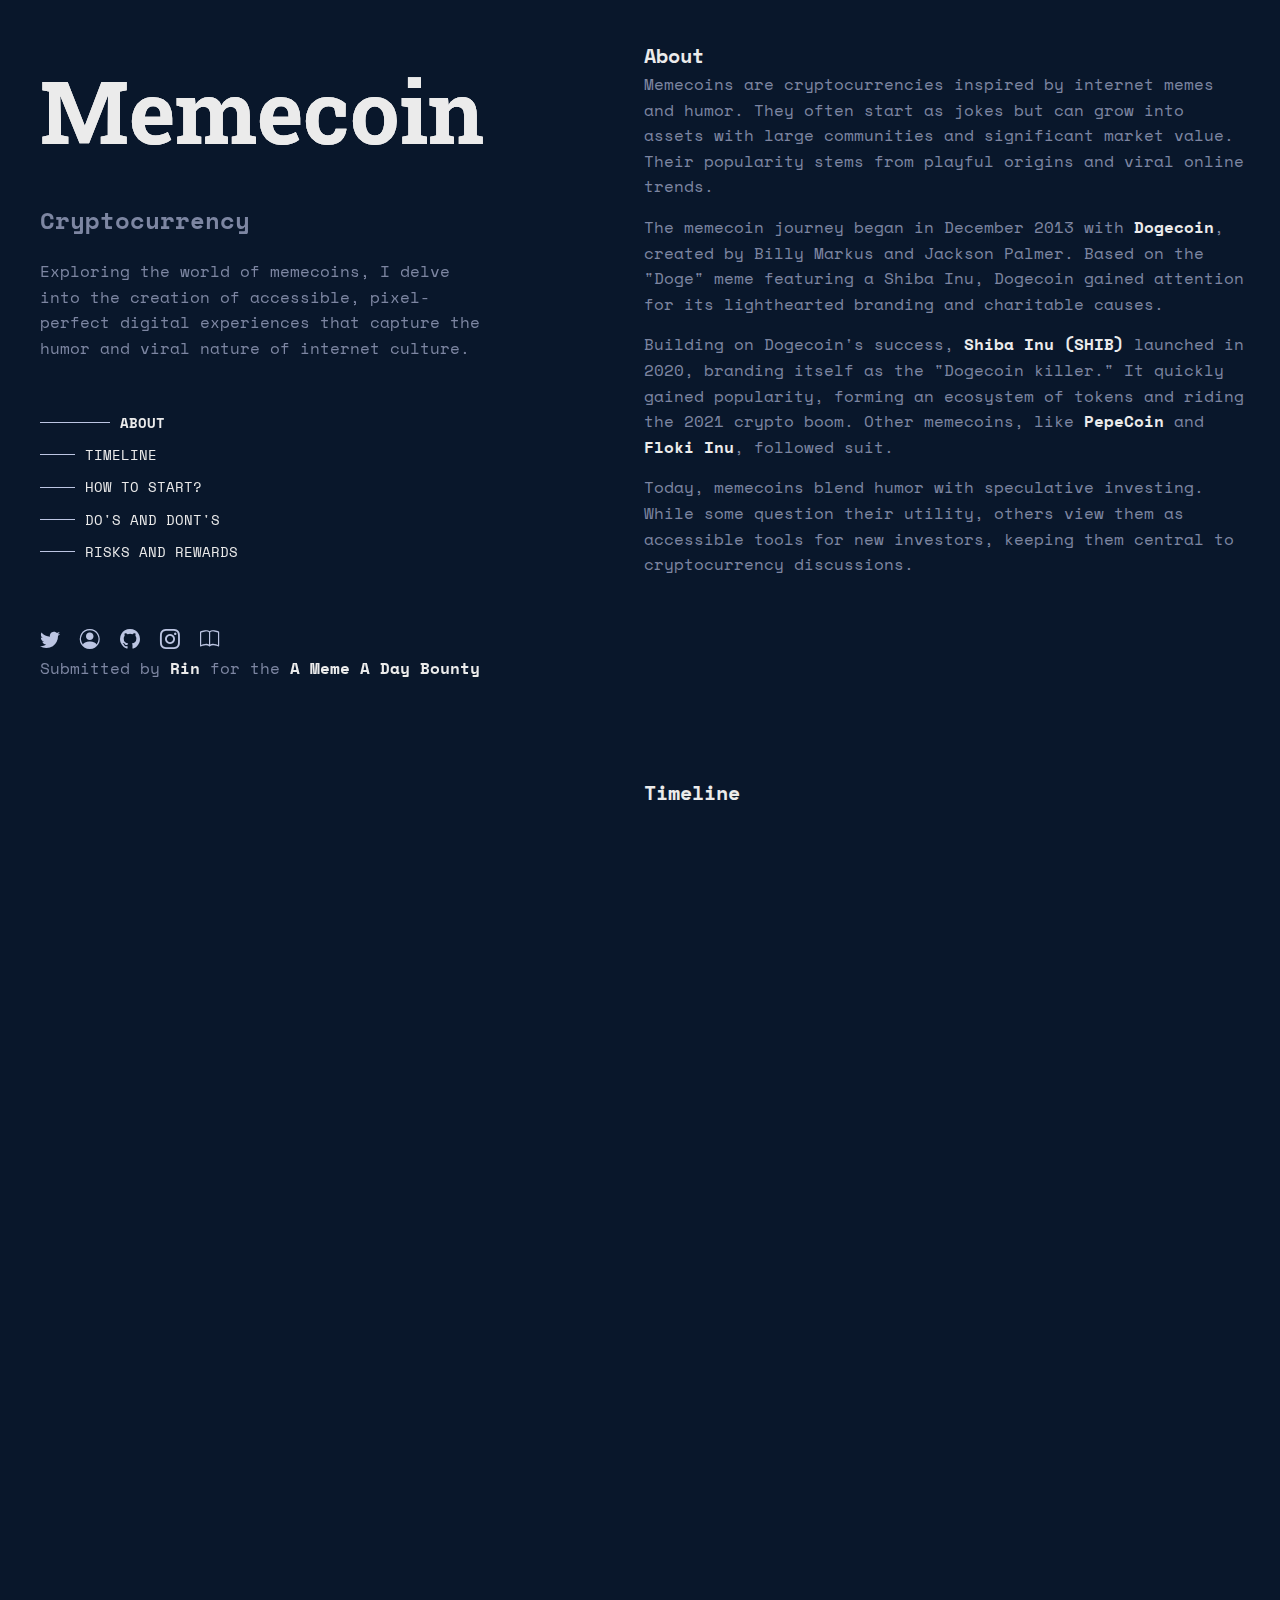
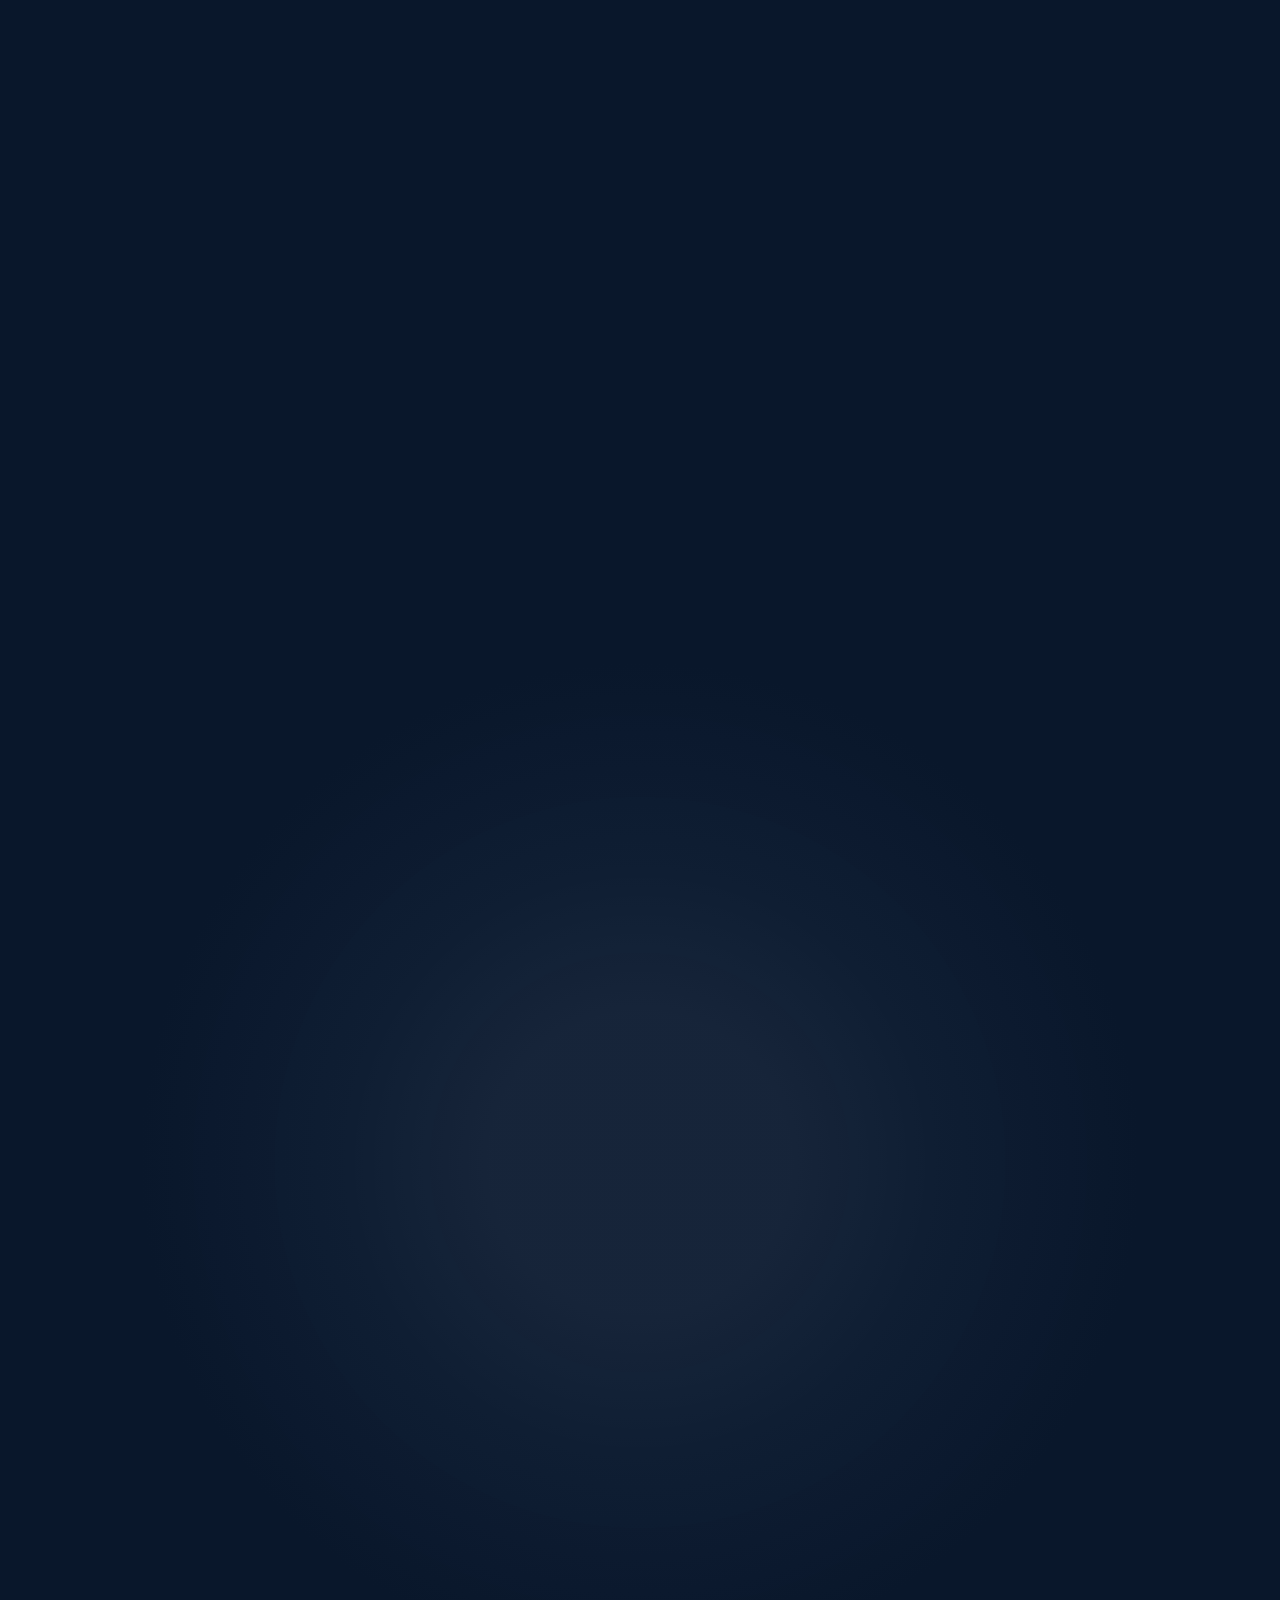
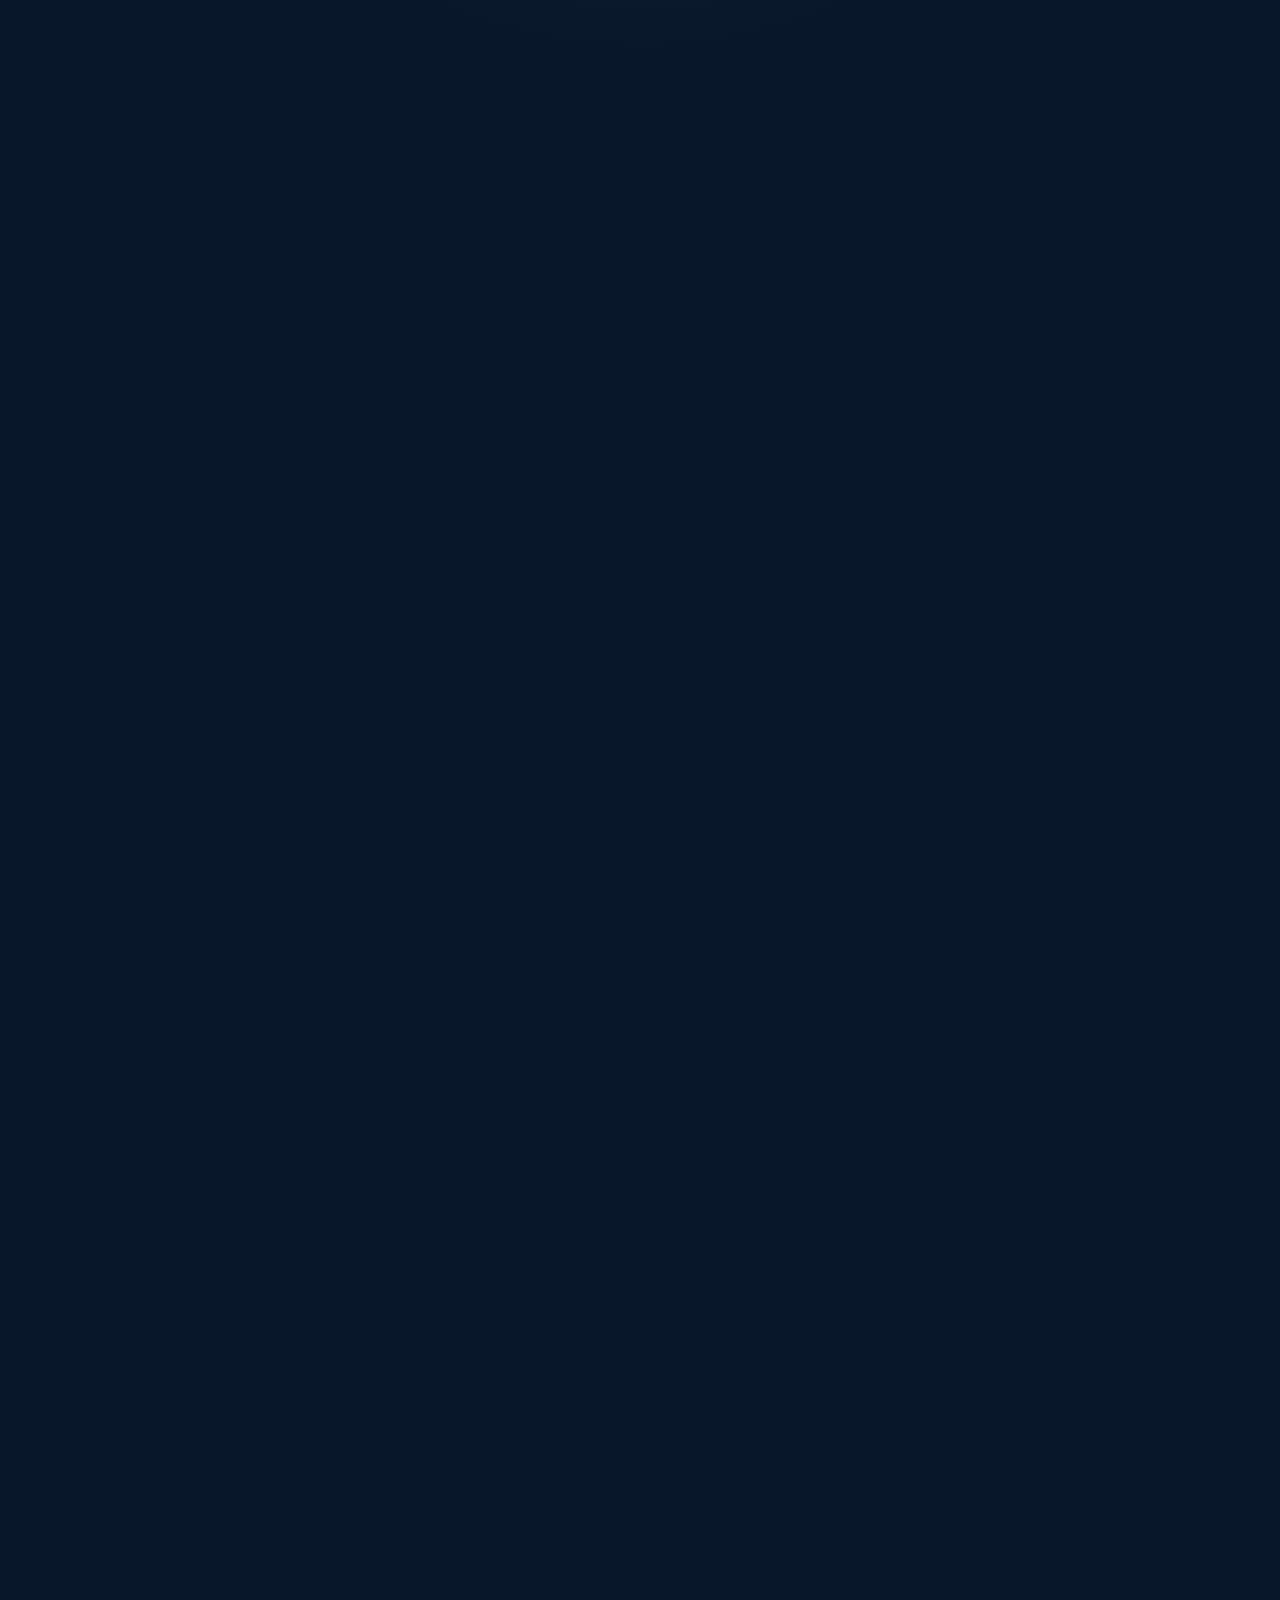
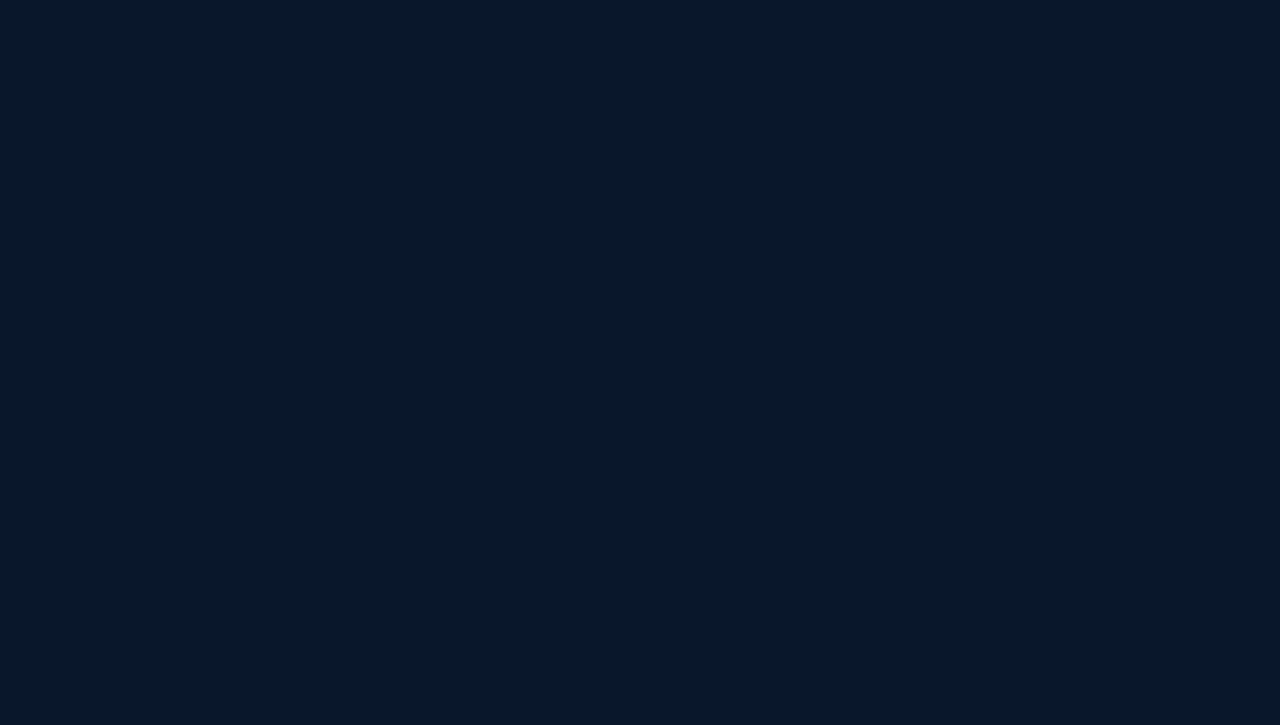
==== index.html @ 9623ab27 "aaa" ====
<!DOCTYPE html>
<html lang="en">

<head>
    <meta charset="UTF-8">
    <meta name="viewport" content="width=device-width, initial-scale=1.0">
    <link rel="stylesheet" href="css/index.css">
    <title>Memecoin</title>
    <link rel="stylesheet" href="https://unpkg.com/aos@next/dist/aos.css" />
    <link href="https://cdn.jsdelivr.net/npm/bootstrap-icons/font/bootstrap-icons.css" rel="stylesheet">
    <link rel="icon" href="../img/spinning_coin.gif" type=" image/icon type">
</head>

<body>
    <div class="spotlight"></div>
    <div class="container">
        <div class="left-column">
            <div class="left-header">
                <h1>Memecoin</h1>
                <h2>Cryptocurrency</h2>
                <p>Exploring the world of memecoins, I delve into the creation of accessible, pixel-perfect digital
                    experiences that capture the humor and viral nature of internet culture.</p>
            </div>

            <div class="menu">
                <a href="#right-header" class="active" id="about-link">About</a>
                <a href="#timeline" id="timeline-link">Timeline</a>
                <a href="#how-to">How to start?</a>
                <a href="#dos-and-donts">Do's and dont's</a>
                <a href="#risks-and-rewards">Risks and Rewards</a>
            </div>

            <div class="social-icons">
                <a href="https://x.com/rincryptoNFT" target="_blank" class="text-light"><i
                        class="bi bi-twitter"></i></a>
                <a href="https://earn.superteam.fun/t/rinnnus/" target="_blank" class="text-light"><i
                        class="bi bi-person-circle"></i></a>
                <a href="#" class="text-light"><i class="bi bi-github"></i></a>
                <a href="#" class="text-light"><i class="bi bi-instagram"></i></a>
                <a href="#" class="text-light"><i class="bi bi-book"></i></a>
            </div>
            <div>
                <p>Submitted by <a href="https://earn.superteam.fun/t/rinnnus/" target="_blank"><strong>Rin</strong></a>
                    for
                    the <a href="https://earn.superteam.fun/listings/bounty/a-meme-a-day/"><strong>A Meme A Day
                            Bounty</strong></a>
                </p>
            </div>
        </div>
        <div class="right-column">
            <div class="right-header" id="right-header">
                <h3>About</h3>
                <p>Memecoins are cryptocurrencies inspired by internet memes and humor. They often start as jokes but
                    can grow into assets with large communities and significant market value. Their popularity stems
                    from playful origins and viral online trends.</p>

                <p>The memecoin journey began in December 2013 with <a href="https://dogecoin.com" title="Dogecoin"
                        target="_blank"><strong><span class="custom-cursor-doge">
                                Dogecoin</span></strong></a>, created by Billy Markus and Jackson Palmer. Based on the
                    "Doge" meme
                    featuring
                    a Shiba Inu, Dogecoin gained attention for its lighthearted branding and charitable causes.</p>

                <p>Building on Dogecoin's success,<a href="https://shibatoken.com" target="_blank"
                        title="Shiba Inu"><strong><span class="custom-cursor-shiba">
                                Shiba Inu (SHIB)
                            </span> </strong></a>launched in 2020, branding itself as the "Dogecoin killer." It quickly
                    gained
                    popularity,
                    forming an ecosystem of tokens and riding the 2021 crypto boom. Other memecoins, like
                    <a href="https://www.pepecoin.io" target="_blank"><strong><span
                                class=custom-cursor-pepe>PepeCoin</span></strong>
                    </a>and <a href="https://floki.com" target="_blank"><strong><span class="custom-cursor-floki">Floki
                                Inu</span></strong></a>, followed
                    suit.
                </p>

                <p>Today, memecoins blend humor with speculative investing. While some question their utility, others
                    view them as accessible tools for new investors, keeping them central to cryptocurrency discussions.
                </p>
            </div>

            <div class="timeline" id="timeline">
                <h3>Timeline</h3>
                <div class="timeline-container" data-aos="fade-up" data-aos-duration="500">
                    <div class="date">2013-2014</div>
                    <div class="content">
                        <h3>Launch of Dogecoin</h3>
                        <p>Dogecoin, created by Billy Markus and Jackson Palmer, is introduced as the first memecoin,
                            inspired by the "Doge" meme featuring a Shiba Inu dog. It quickly gains popularity for its
                            humor and charitable fundraising efforts, becoming a staple in the cryptocurrency community.
                        </p>
                        <div class="tags">
                            <span class="tag">Dogecoin</span>
                            <span class="tag">Shiba Inu</span>
                            <span class="tag">Crypto</span>
                        </div>
                    </div>
                </div>

                <div class="timeline-container" data-aos="fade-up" data-aos-duration="500">
                    <div class="date">2020-2021</div>
                    <div class="content">
                        <h3>Rise of Shiba Inu (SHIB)</h3>
                        <p>Shiba Inu launches as the "Dogecoin killer," introducing an ecosystem of tokens and
                            leveraging internet culture to build a strong following. The project gains significant
                            attention and quickly amasses a large community, riding the wave of the 2021 crypto boom.
                        </p>
                        <div class="tags">
                            <span class="tag">SHIB</span>
                            <span class="tag">Dogecoin Killer</span>
                            <span class="tag">Crypto Boom</span>
                        </div>
                    </div>
                </div>

                <div class="timeline-container" data-aos="fade-up" data-aos-duration="500">
                    <div class="date">2021-2023</div>
                    <div class="content">
                        <h3>Expansion of Memecoins</h3>
                        <p>Additional memecoins like PepeCoin and Floki Inu emerge, reflecting the viral nature of
                            internet culture and speculative investing trends. These coins attract a new wave of
                            investors looking to capitalize on the popularity of memecoins, further expanding the
                            market.</p>
                        <div class="tags">
                            <span class="tag">PepeCoin</span>
                            <span class="tag">Floki Inu</span>
                            <span class="tag">Speculative Investing</span>
                        </div>
                    </div>
                </div>

                <div class="timeline-container" data-aos="fade-up" data-aos-duration="500">
                    <div class="date">2021-2021</div>
                    <div class="content">
                        <h3>Elon Musk's Influence</h3>
                        <p>Elon Musk's tweets significantly boost the popularity and value of Dogecoin, leading to
                            widespread media coverage. His influence brings mainstream attention to memecoins, driving
                            up their value and attracting new investors.</p>
                        <div class="tags">
                            <span class="tag">Elon Musk</span>
                            <span class="tag">Dogecoin</span>
                            <span class="tag">Media</span>
                        </div>
                    </div>
                </div>

                <div class="timeline-container" data-aos="fade-up" data-aos-duration="500">
                    <div class="date">2022</div>
                    <div class="content">
                        <h3>Introduction of Baby DogeCoin</h3>
                        <p>Baby DogeCoin is launched, aiming to capitalize on the success of Dogecoin with a focus on
                            community and charity. The coin quickly gains a following, leveraging the popularity of its
                            predecessor and promoting charitable causes.</p>
                        <div class="tags">
                            <span class="tag">Baby DogeCoin</span>
                            <span class="tag">Community</span>
                            <span class="tag">Charity</span>
                        </div>
                    </div>
                </div>

                <div class="timeline-container" data-aos="fade-up" data-aos-duration="500">
                    <div class="date">2023</div>
                    <div class="content">
                        <h3>Continued Growth</h3>
                        <p>Memecoins continue to grow in popularity, with new coins emerging and attracting speculative
                            investors. The market for memecoins expands, driven by their viral nature and the potential
                            for high returns on investment.</p>
                        <div class="tags">
                            <span class="tag">Growth</span>
                            <span class="tag">New Coins</span>
                            <span class="tag">Speculation</span>
                        </div>
                    </div>
                </div>
            </div>

            <div class="how-to-container" id="how-to-container">
                <div class="how-to" id="how-to">
                    <p data-aos="fade-up" data-aos-duration="500"> <strong>Memecoins</strong> can be traded on many
                        popular cryptocurrency exchanges, both
                        centralized (like Binance,
                        Coinbase, and Kraken) and decentralized (like Uniswap and PancakeSwap). To trade them, you would
                        typically need to:</p>
                    <p data-aos="fade-up" data-aos-duration="500">
                        <strong>Create a Cryptocurrency Wallet:</strong> You can store your memecoins in a digital
                        wallet (such as
                        <a href="https://metamask.io/faqs/" target="_blank"><strong>MetaMask</strong></a>, <a
                            href="https://community.trustwallet.com/c/helpcenter/8" target="_blank"><strong>Trust
                                Wallet</strong></a>,
                        or <a href="https://www.coinbase.com/wallet" target="_blank"><strong>Coinbase
                                Wallet</strong></a>).
                    </p>
                    <p data-aos="fade-up" data-aos-duration="500">
                        <strong>Buy Cryptocurrency:</strong> Most exchanges will allow you to buy other cryptocurrencies
                        like Bitcoin or
                        Ethereum. These can then be traded for memecoins.
                    </p>
                    <p data-aos="fade-up" data-aos-duration="500">
                        <strong>Use Decentralized Exchanges (DEXs):</strong> For some memecoins that aren’t listed on
                        centralized
                        exchanges, you’ll need to use decentralized platforms (DEXs). These exchanges let you swap
                        tokens directly without an intermediary.
                    </p>
                    <p data-aos="fade-up" data-aos-duration="500">
                        <strong>Research:</strong> To discover new and emerging memecoins, you can visit platforms like
                        CoinMarketCap or
                        CoinGecko, which provide comprehensive lists of cryptocurrencies and their market data. Social
                        media platforms, <a href="https://reddit.com" target="_blank">Reddit</a>, and <a
                            href="https://twitter.com" target="_blank">Twitter</a> are also places
                        where new
                        memecoins are often discussed.
                    </p>
                    <p></p>
                </div>
            </div>
            <div class="dos-and-donts-container" id="dos-and-donts-container">
                <div class="dos-and-donts" id="dos-and-donts">
                    <h3 class="dos" data-aos="fade-up" data-aos-duration="500">Do's</h3>
                    <p data-aos="fade-up" data-aos-duration="500"><strong>Research Before Investing:</strong> While
                        memecoins are often driven by hype, it’s
                        essential to do at least some basic research into the coin’s community, history, and recent
                        news.</p>
                    <p data-aos="fade-up" data-aos-duration="500"><strong>Start Small:</strong>Due to the extreme
                        volatility of memecoins, it’s wise to only invest
                        money you’re prepared to lose. Start with a small portion of your portfolio.</p>
                    <p data-aos="fade-up" data-aos-duration="500"><strong>Engage with the Community:</strong> Memecoins
                        often have vibrant communities. Joining
                        forums or social media groups can help you gauge sentiment and timing when buying or selling.
                    </p>
                    <p data-aos="fade-up" data-aos-duration="500"><strong>Monitor Market Trends:</strong> Price
                        movements for memecoins can be highly erratic.
                        Keeping an eye on price charts, trends, and social media discussions can help you make more
                        informed decisions.</p>


                    <h3 class="donts" data-aos="fade-up" data-aos-duration="500">Dont's</h3>
                    <p data-aos="fade-up" data-aos-duration="500"><strong>Don’t FOMO (Fear of Missing
                            Out):</strong>Memecoins often surge in price due to hype,
                        only to crash shortly after. Avoid chasing trends impulsively, as you might buy in at the peak
                        and suffer heavy losses.</p>
                    <p data-aos="fade-up" data-aos-duration="500"><strong>Don’t Ignore the Risks:</strong>Memecoins are
                        speculative investments, and many lack
                        fundamental utility. Be aware of the risks, including market manipulation, "pump and dump"
                        schemes, and the potential for scams.</p>
                    <p data-aos="fade-up" data-aos-duration="500"><strong>Avoid Investing More Than You Can Afford to
                            Lose:</strong>Because of the high-risk nature
                        of memecoins, never invest money that you can’t afford to lose. These coins can be volatile and
                        unpredictable.</p>
                    <p data-aos="fade-up" data-aos-duration="500"><strong>Don’t Rely Solely on Social Media
                            Hype:</strong>While social media can drive the
                        popularity of memecoins, don’t make investment decisions based only on hype. Make sure to assess
                        the market from a broader perspective.</p>

                </div>
            </div>

            <div class="risks-and-rewards-container" id="risks-and-rewards-container">
                <div class="risks-and-rewards" id="risks-and-rewards">
                    <h3 class="risks" data-aos="fade-up" data-aos-duration="500">Risks</h3>
                    <p data-aos="fade-up" data-aos-duration="500"><strong>High Volatility:</strong> Memecoins are
                        notoriously volatile, with prices often
                        fluctuating wildly in a short period. This can lead to both substantial gains and rapid losses.
                    </p>
                    <p data-aos="fade-up" data-aos-duration="500"><strong>Lack of Regulation:</strong> Many memecoins
                        are not regulated or backed by any central
                        authority, which increases the risk of fraud, scams, or "pump and dump" schemes.</p>
                    <p data-aos="fade-up" data-aos-duration="500"><strong>Market Manipulation:</strong> Memecoins can be
                        subject to manipulation by influencers or
                        large holders ("whales"), making them unpredictable and risky for smaller investors.</p>
                    <p data-aos="fade-up" data-aos-duration="500"><strong>Uncertain Future:</strong> Since memecoins
                        often lack utility, their long-term value is
                        questionable. They may fade into obscurity as interest wanes.</p>
                    <h3 class="rewards" data-aos="fade-up" data-aos-duration="500">Rewards</h3>
                    <p data-aos="fade-up" data-aos-duration="500"><strong>Potential for High Returns:</strong> If you
                        manage to get in early and sell during a
                        price
                        surge, the returns can be immense. Memecoins like Dogecoin and Shiba Inu have turned early
                        investors into millionaires.</p>
                    <p data-aos="fade-up" data-aos-duration="500"><strong>Community and Culture:</strong> The thrill of
                        being part of a meme-based movement and
                        seeing something rise purely due to community-driven efforts can be rewarding in itself.</p>
                    <p data-aos="fade-up" data-aos-duration="500"><strong>Speculative Gains:</strong> For those with the
                        right timing and risk tolerance, memecoins
                        offer a speculative investment opportunity that has the potential for significant short-term
                        profits.</p>
                </div>
            </div>
        </div>
    </div>

    <script>
        document.addEventListener("DOMContentLoaded", function () {
            const timelineContainers = document.querySelectorAll('.timeline-container');

            const observer = new IntersectionObserver(entries => {
                entries.forEach(entry => {
                    if (entry.isIntersecting) {
                        entry.target.classList.add('visible');
                    }
                });
            }, { threshold: 0.4 });

            timelineContainers.forEach(container => {
                observer.observe(container);
            });

            // Smooth scrolling
            document.querySelectorAll('.menu a').forEach(anchor => {
                anchor.addEventListener('click', function (e) {
                    e.preventDefault();
                    document.querySelector(this.getAttribute('href')).scrollIntoView({
                        behavior: 'smooth'
                    });
                });
            });

            // Update active menu item on scroll
            const sections = document.querySelectorAll('.how-to, .risks-and-rewards, .right-header, .timeline, .dos-and-donts');
            const menuLinks = document.querySelectorAll('.menu a');

            window.addEventListener('scroll', () => {
                let current = '';

                sections.forEach(section => {
                    const sectionTop = section.offsetTop;
                    if (pageYOffset >= sectionTop - 60) {
                        current = section.getAttribute('id');
                    }
                });

                menuLinks.forEach(link => {
                    link.classList.remove('active');
                    if (link.getAttribute('href').substring(1) === current) {
                        link.classList.add('active');
                    }
                });
            });
        });

        document.addEventListener("mousemove", (e) => {
            const x = (e.clientX / window.innerWidth) * 100; // Normalize to percentage
            const y = ((e.clientY + window.scrollY) / document.documentElement.scrollHeight) * 100; // Normalize with scroll offset

            document.documentElement.style.setProperty("--mouse-x", x + "%");
            document.documentElement.style.setProperty("--mouse-y", y + "%");
        });
    </script>
    <script src="https://unpkg.com/aos@next/dist/aos.js"></script>
    <script>
        AOS.init();
    </script>

    <script src="memecoin-ani.js"></script>
</body>

</html>
---- css/index.css ----
@import url("https://fonts.googleapis.com/css2?family=Montserrat:ital,wght@0,100..900;1,100..900&family=Roboto+Slab:wght@100..900&family=Space+Mono:ital,wght@0,400;0,700;1,400;1,700&display=swap");

:root {
  --background-color: #0a192f;
  --text-color: #ccd6f6;
  --secondary-text-color: #8892b0;
  --highlight-color: #ffffff;
  --link-color: #38bdf8;
  --tag-background-color: #334155;
  --date-color: #94a3b8;
  --timeline-hover-background: rgba(30, 41, 59, 0.9);
  --timeline-hover-shadow: rgba(38, 21, 86, 0.15);
  --timeline-background: rgba(10, 25, 47, 1);
  --timeline-background-hover: rgba(10, 25, 47, 0.5);
}

html {
  margin: 0;
  padding: 0;
  overflow: auto;
}

* {
  margin: 0;
  padding: 0;
  box-sizing: border-box;
}

body {
  background-color: var(--background-color);
  color: var(--text-color);
  line-height: 1.6;
  font-family: "Space Mono", serif;
  font-weight: 400;
  font-style: normal;
  display: flex;
  justify-content: center;
  align-items: center;
  position: relative;
  margin: 0;
  width: 100%;
  height: 100%;
}

.spotlight {
  position: absolute;
  top: 0;
  left: 0;
  width: 100vw;
  height: 101%;
  background: radial-gradient(circle at var(--mouse-x, 50%) var(--mouse-y, 50%),
      rgba(248, 248, 248, 0.538) 150px,
      rgba(255, 255, 255, 0.225) 300px,
      rgba(0, 0, 0, 0.8) 500px);
  pointer-events: none;
  z-index: 10;
  opacity: 0.1;
  transition: background 0.2s;
}

.menu {
  margin-top: 50px;
}

.menu a {
  display: flex;
  align-items: center;
  font-size: 14px;
  color: var(--secondary-text-color);
  text-decoration: none;
  margin-bottom: 10px;
  position: relative;
  padding-left: 45px;
  transition: all 0.2s ease;
  text-transform: uppercase;
}

.menu a::before {
  content: "";
  position: absolute;
  left: 0;
  top: 50%;
  width: 35px;
  height: 1px;
  background-color: var(--text-color);
  transform: translateY(-100%);
  transition: all 0.2s ease;
}

.menu a:hover::before,
.menu a.active::before {
  width: 70px;
}

.menu a:hover,
.menu a.active {
  color: var(--highlight-color);
  font-weight: bold;
  padding-left: 80px;
}

.container {
  position: static;
  display: flex;
  justify-content: space-between;
  padding: 40px;
  max-width: 1200px;
  margin: auto;
  gap: 10rem;
  height: auto;
  padding: 0;

  & a {
    text-decoration: none;
    color: white;
  }
}

.left-column {
  flex: 2;
  position: sticky;
  top: 40px;
  align-self: flex-start;
}

.right-column {
  display: flex;
  flex-direction: column;
  gap: 7rem;
  display: flex;
  flex-direction: column;
  gap: 7rem;
}

.right-header {
  padding-top: 36px;
  align-items: center;
  padding: 2.5rem 0rem 2.5rem 0rem;

  & a {
    text-decoration: none;
    color: white;
  }

  & h3 {
    font-size: 20px;
    color: var(--highlight-color);
  }
}

h1 {
  font-size: 88px;
  font-weight: bold;
  color: var(--highlight-color);
  margin-bottom: 20px;
  font-family: "Roboto Slab", serif;
}

.left-header h1 {
  position: relative;
  display: inline-block;
}

.left-header h1::after {
  content: "Memecoin";
  position: absolute;
  top: 0;
  left: 0;
  white-space: nowrap;
  overflow: hidden;
  animation: none;
}

.left-header h1:hover::after {
  animation: typing 1s steps(10) forwards;
}

.left-header h1 {
  position: relative;
  display: inline-block;
}

.left-header h1::after {
  content: "Memecoin";
  position: absolute;
  top: 0;
  left: 0;
  white-space: nowrap;
  overflow: hidden;
  animation: none;
}

.left-header h1:hover::after {
  animation: typing 1s steps(10) forwards;
}

h2 {
  font-size: 24px;
  color: var(--secondary-text-color);
  margin-bottom: 20px;
}

p {
  margin-bottom: 15px;
  color: var(--secondary-text-color);
}

.social-icons {
  margin-top: 60px;
  margin-top: 60px;
  display: flex;
  gap: 20px;
}

.social-icons a {
  color: var(--text-color);
  font-size: 20px;
  transition: color 0.3s ease;
}

.social-icons a:hover {
  color: var(--highlight-color);
}

.timeline {
  gap: 10px;
  display: grid;
  padding: 2rem 0rem 2rem 0rem;
  font-size: 14px;
  color: var(--secondary-text-color);
  position: relative;
  z-index: 0;
  /* Ensure this is lower than the .spotlight z-index */
  background-color: var(--timeline-background);
  transition: background-color 0.5s ease;
  /* Add transition for background-color */

  & h3 {
    font-size: 20px;
    color: var(--highlight-color);
  }
}

.timeline:hover {
  background-color: var(--timeline-background-hover);
  /* Change background-color on hover */
}

.timeline-container {
  display: flex;
  align-items: flex-start;
  padding: 20px;
  border-radius: 8px;
  width: 600px;
  transition: box-shadow 0.2s ease, background-color 0.3s ease;
  pointer-events: auto;
  /* Ensure pointer events are enabled */
  position: relative;
  z-index: 1;
  /* Ensure this is higher than the .timeline */
  border-top: 1px solid transparent;
  /* Add transparent border initially */
  background-color: var(--timeline-background);
  /* Ensure background-color is set */

}

.timeline-container.visible {
  opacity: 1;
  /* Fully visible */
  transform: translateY(0);
  /* Move to original position */
}

.timeline-container:hover {
  box-shadow: 0 6px 10px var(--timeline-hover-shadow);
  background-color: var(--timeline-hover-background);
  border-top: 1px solid rgba(219, 217, 217, 0.1);
  /* Change border color on hover */
}

.timeline-container:hover h3 {
  color: var(--link-color);
  /* Change this to the desired color */
}

.content h3 {
  color: var(--highlight-color);
  margin: 0 0 10px 0;
}

.date {
  font-size: 12px;
  color: var(--date-color);
  margin-right: 30px;
  white-space: nowrap;
  padding: 0px 22px 0px 0px;
  flex-shrink: 0;
  /* Prevent shrinking */
  width: 100px;
  /* Set a fixed width */
  align-items: center;
}

.content {
  flex: 1;
}

.content p {
  margin: 10px 0;
  line-height: 1.6;
}

.tags {
  display: flex;
  gap: 8px;
  margin-top: 15px;
}

.tag {
  background-color: var(--tag-background-color);
  padding: 6px 12px;
  border-radius: 16px;
  font-size: 12px;
  color: var(--link-color);
}

strong {
  color: var(--highlight-color);
}

strong:hover {
  color: var(--link-color);
  transition: color 0.3s ease;
}

.left-header .container {
  height: 100%;
  width: 100%;
  justify-content: left;
  align-items: left;
  display: flex;
  font-family: "Roboto Slab", serif;
}

.text {
  font-weight: 500;
  font-size: 65px;
  color: #fafafa;
}

.dud {
  color: #757575;
}


/* Cursor Styles */

.custom-cursor-doge:hover {
  cursor: url("../img/doge.png") 10 10, auto;
}


.custom-cursor-shiba:hover {
  cursor: url("../img/shiba.png") 10 10, auto;
}

.custom-cursor-pepe:hover {
  cursor: url("../img/pepe.png") 10 10, auto;
}

.custom-cursor-floki:hover {
  cursor: url("../img/floki.png") 10 10, auto;
}


/* How to Container */
.how-to-container {
  padding: 4rem 0rem 4rem 0rem;

}


.dos-and-donts-container {
  padding: 4rem 0rem 4rem 0rem;
}

.risks-and-rewards-container {
  padding: 4rem 0rem 6rem 0rem;
}


/* .dos {
  color: rgb(216, 213, 31);
}

.donts {
  color: rgb(223, 47, 208);
} */
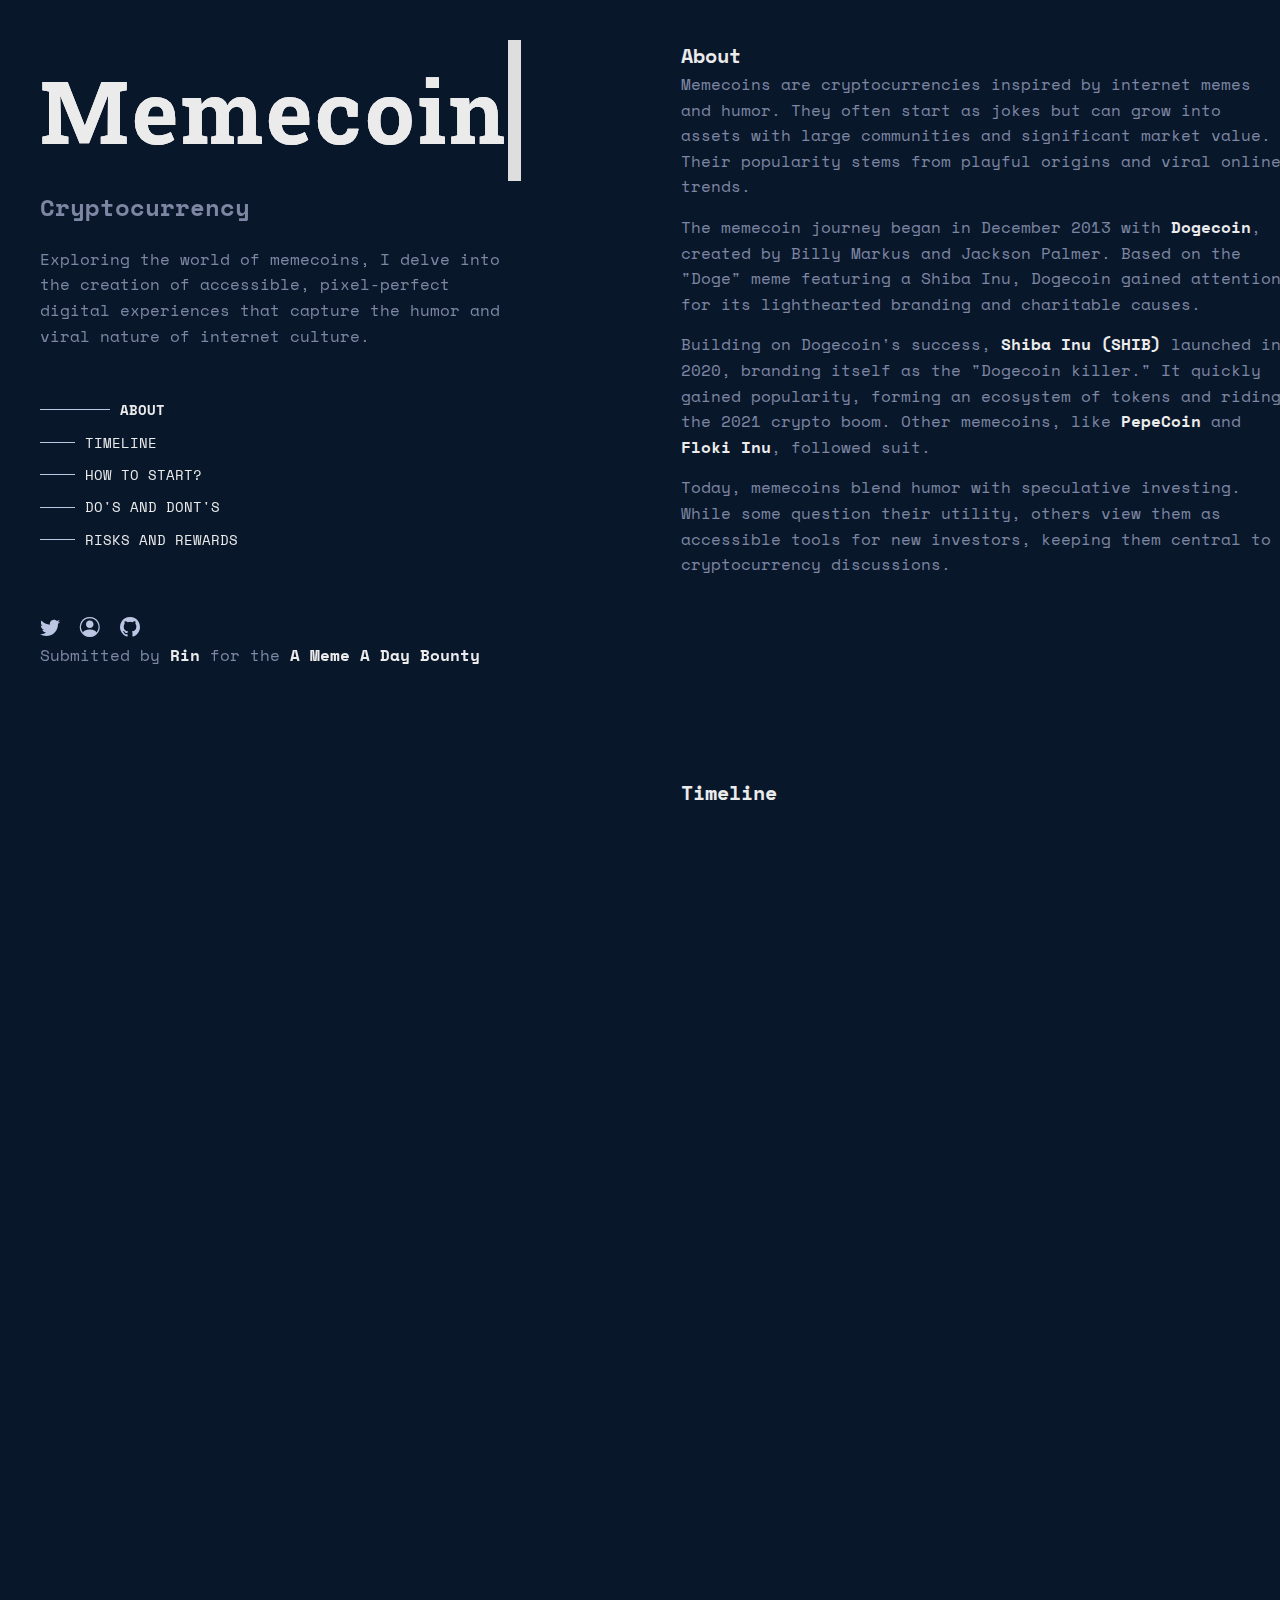
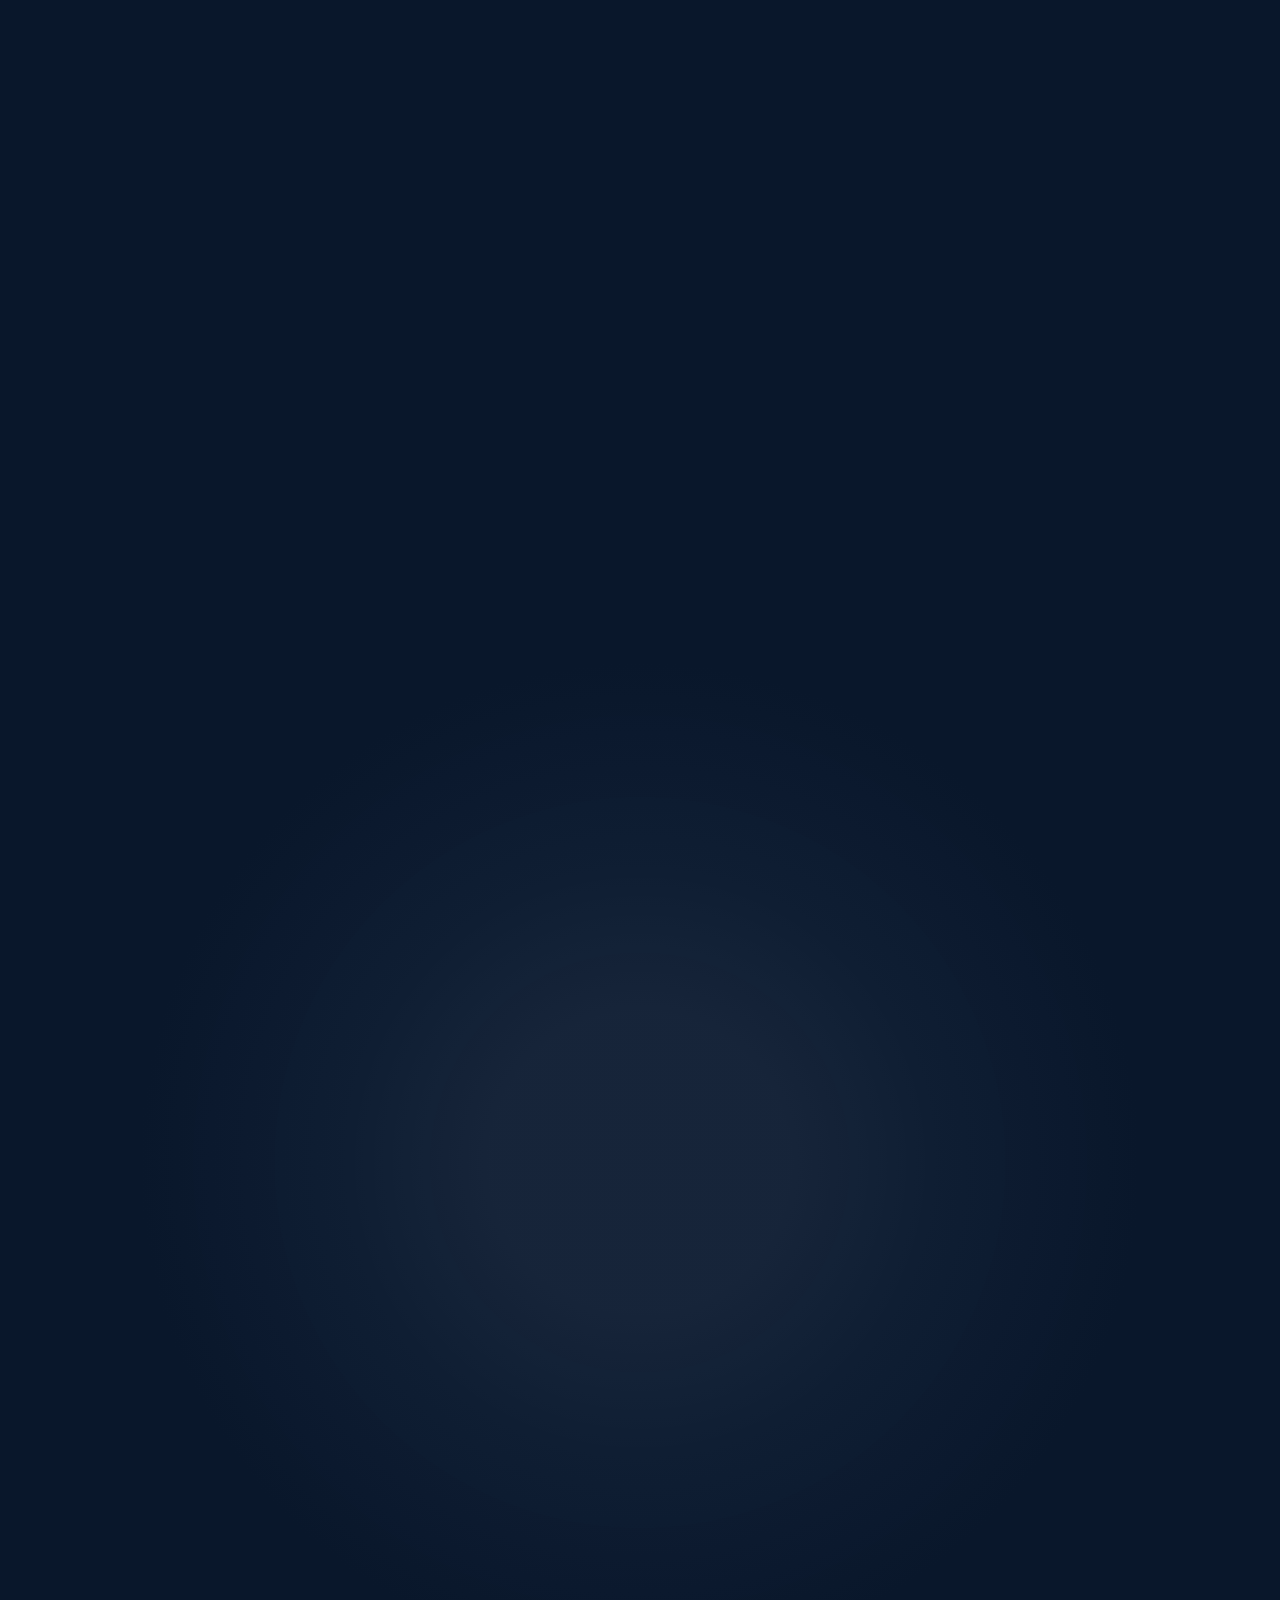
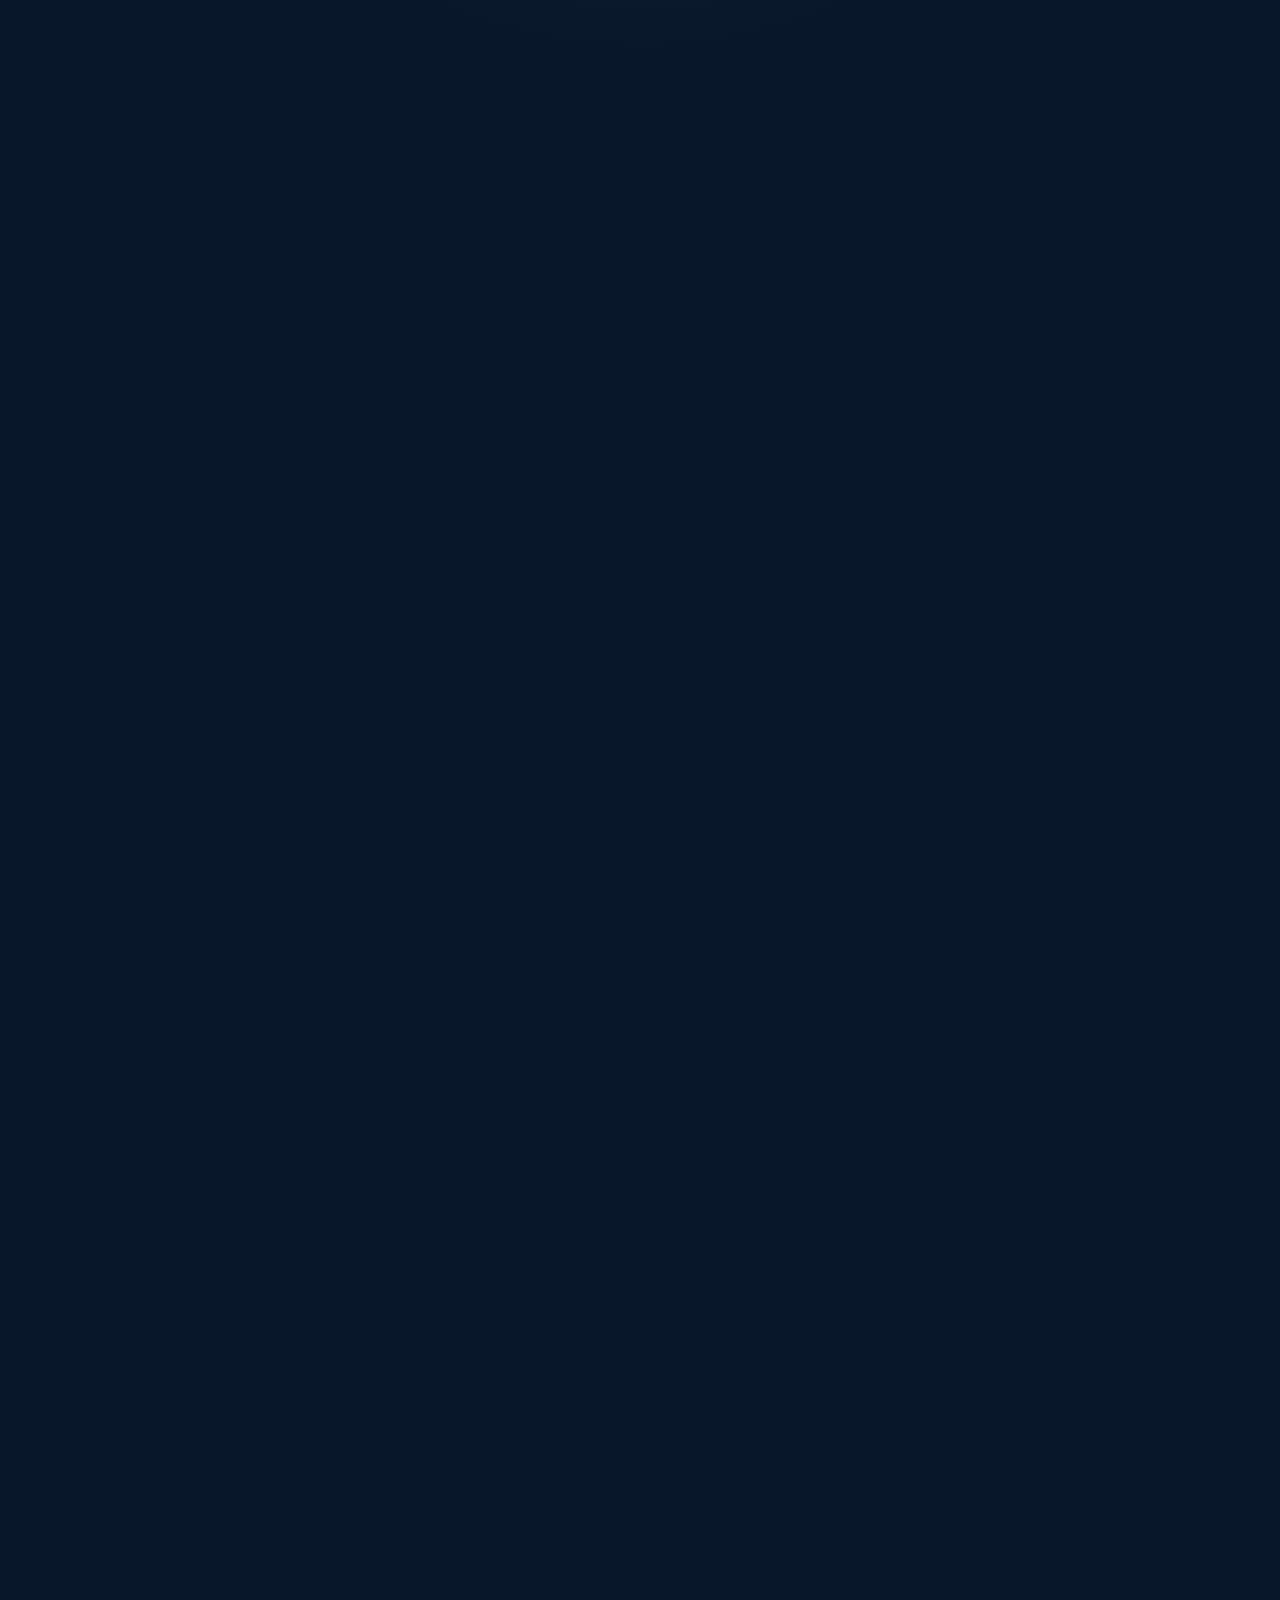
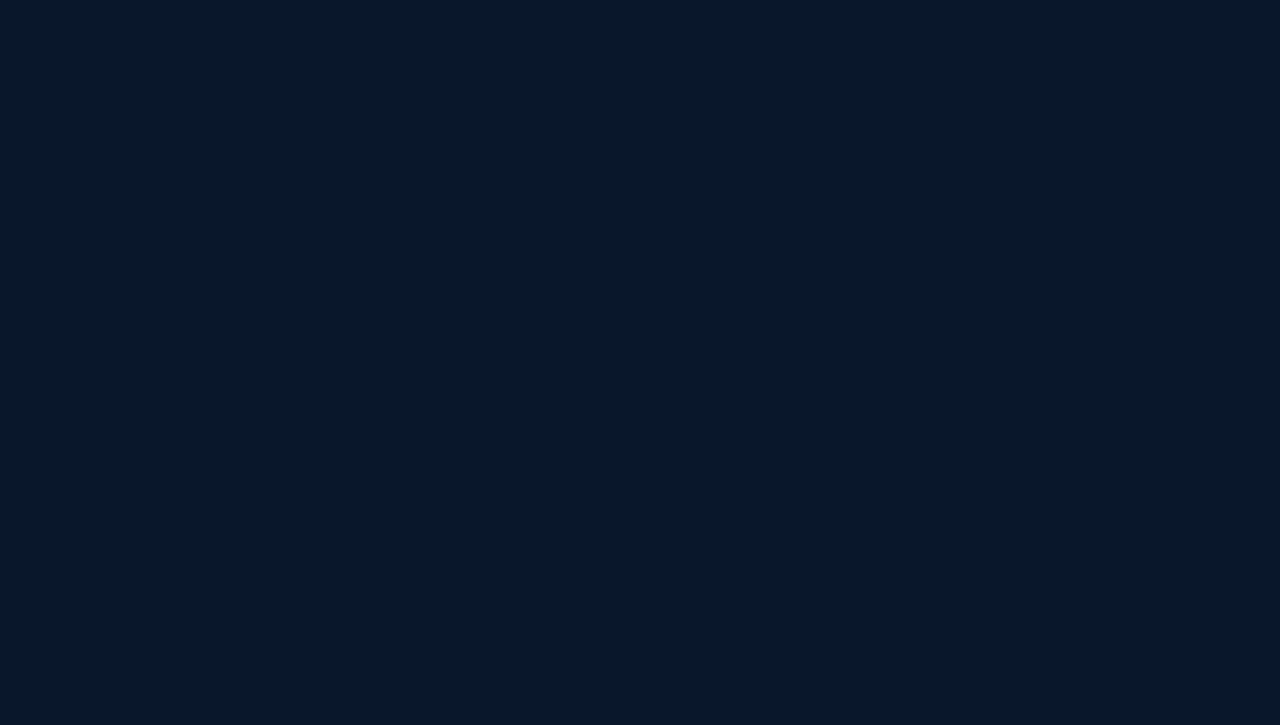
==== commit 52561028: "added typewriter effect on header" ====
--- a/index.html
+++ b/index.html
@@ -36,13 +36,12 @@
                 <a href="https://earn.superteam.fun/t/rinnnus/" target="_blank" class="text-light"><i
                         class="bi bi-person-circle"></i></a>
                 <a href="#" class="text-light"><i class="bi bi-github"></i></a>
-                <a href="#" class="text-light"><i class="bi bi-instagram"></i></a>
-                <a href="#" class="text-light"><i class="bi bi-book"></i></a>
             </div>
             <div>
                 <p>Submitted by <a href="https://earn.superteam.fun/t/rinnnus/" target="_blank"><strong>Rin</strong></a>
                     for
-                    the <a href="https://earn.superteam.fun/listings/bounty/a-meme-a-day/"><strong>A Meme A Day
+                    the <a href="https://earn.superteam.fun/listings/bounty/a-meme-a-day/" target="_blank"><strong>A
+                            Meme A Day
                             Bounty</strong></a>
                 </p>
             </div>
@@ -222,7 +221,7 @@
                         memecoins are often driven by hype, it’s
                         essential to do at least some basic research into the coin’s community, history, and recent
                         news.</p>
-                    <p data-aos="fade-up" data-aos-duration="500"><strong>Start Small:</strong>Due to the extreme
+                    <p data-aos="fade-up" data-aos-duration="500"><strong>Start Small:</strong> Due to the extreme
                         volatility of memecoins, it’s wise to only invest
                         money you’re prepared to lose. Start with a small portion of your portfolio.</p>
                     <p data-aos="fade-up" data-aos-duration="500"><strong>Engage with the Community:</strong> Memecoins
@@ -237,19 +236,19 @@
 
                     <h3 class="donts" data-aos="fade-up" data-aos-duration="500">Dont's</h3>
                     <p data-aos="fade-up" data-aos-duration="500"><strong>Don’t FOMO (Fear of Missing
-                            Out):</strong>Memecoins often surge in price due to hype,
+                            Out):</strong> Memecoins often surge in price due to hype,
                         only to crash shortly after. Avoid chasing trends impulsively, as you might buy in at the peak
                         and suffer heavy losses.</p>
-                    <p data-aos="fade-up" data-aos-duration="500"><strong>Don’t Ignore the Risks:</strong>Memecoins are
+                    <p data-aos="fade-up" data-aos-duration="500"><strong>Don’t Ignore the Risks:</strong> Memecoins are
                         speculative investments, and many lack
                         fundamental utility. Be aware of the risks, including market manipulation, "pump and dump"
                         schemes, and the potential for scams.</p>
-                    <p data-aos="fade-up" data-aos-duration="500"><strong>Avoid Investing More Than You Can Afford to
-                            Lose:</strong>Because of the high-risk nature
+                    <p data-aos="fade-up" data-aos-duration="500"><strong> Avoid Investing More Than You Can Afford to
+                            Lose:</strong> Because of the high-risk nature
                         of memecoins, never invest money that you can’t afford to lose. These coins can be volatile and
                         unpredictable.</p>
                     <p data-aos="fade-up" data-aos-duration="500"><strong>Don’t Rely Solely on Social Media
-                            Hype:</strong>While social media can drive the
+                            Hype:</strong> While social media can drive the
                         popularity of memecoins, don’t make investment decisions based only on hype. Make sure to assess
                         the market from a broader perspective.</p>
 
@@ -268,7 +267,9 @@
                         authority, which increases the risk of fraud, scams, or "pump and dump" schemes.</p>
                     <p data-aos="fade-up" data-aos-duration="500"><strong>Market Manipulation:</strong> Memecoins can be
                         subject to manipulation by influencers or
-                        large holders ("whales"), making them unpredictable and risky for smaller investors.</p>
+                        large holders (<strong class="whales">"whales"</strong>), making them unpredictable and risky
+                        for smaller
+                        investors.</p>
                     <p data-aos="fade-up" data-aos-duration="500"><strong>Uncertain Future:</strong> Since memecoins
                         often lack utility, their long-term value is
                         questionable. They may fade into obscurity as interest wanes.</p>
--- a/css/index.css
+++ b/css/index.css
@@ -40,7 +40,10 @@
   margin: 0;
   width: 100%;
   height: 100%;
-}
+
+
+}
+
 
 .spotlight {
   position: absolute;
@@ -114,6 +117,7 @@
     text-decoration: none;
     color: white;
   }
+
 }
 
 .left-column {
@@ -389,6 +393,10 @@
   padding: 4rem 0rem 6rem 0rem;
 }
 
+.risks-and-rewards-container .whales {
+  padding: 4rem 0rem 6rem 0rem;
+}
+
 
 /* .dos {
   color: rgb(216, 213, 31);
@@ -396,4 +404,44 @@
 
 .donts {
   color: rgb(223, 47, 208);
-} */+} */
+
+
+/* Typerwriter Keyframes */
+.left-header h1 {
+  color: #fff;
+  font-family: "Roboto Slab", serif;
+  overflow: hidden;
+  border-right: .15em solid rgb(241, 241, 241);
+  white-space: nowrap;
+  margin: 0 auto;
+  letter-spacing: 3px;
+  animation:
+    typing 1s steps(30, end),
+    blink-caret .5s step-end infinite;
+}
+
+
+/* The typing effect */
+@keyframes typing {
+  from {
+    width: 0
+  }
+
+  to {
+    width: 100%
+  }
+}
+
+/* The typewriter cursor effect */
+@keyframes blink-caret {
+
+  from,
+  to {
+    border-color: transparent
+  }
+
+  50% {
+    border-color: rgb(255, 255, 255)
+  }
+}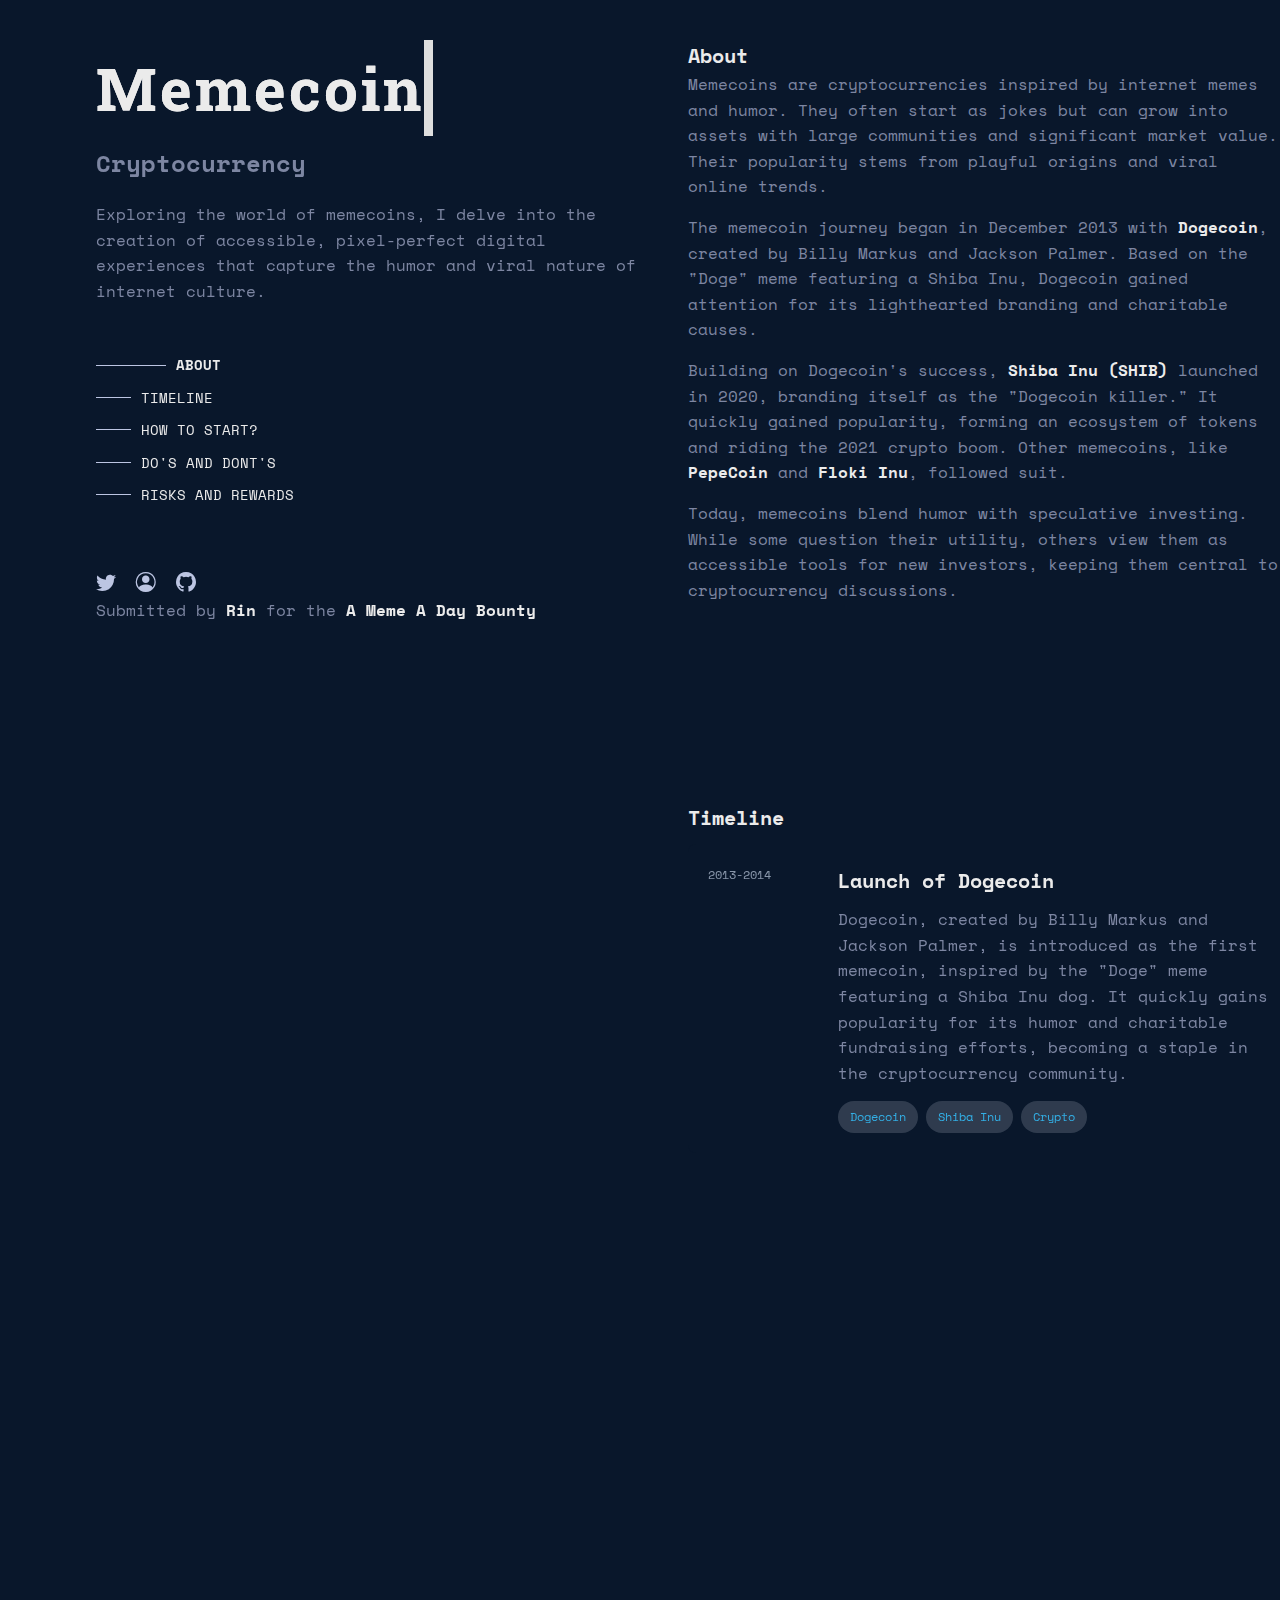
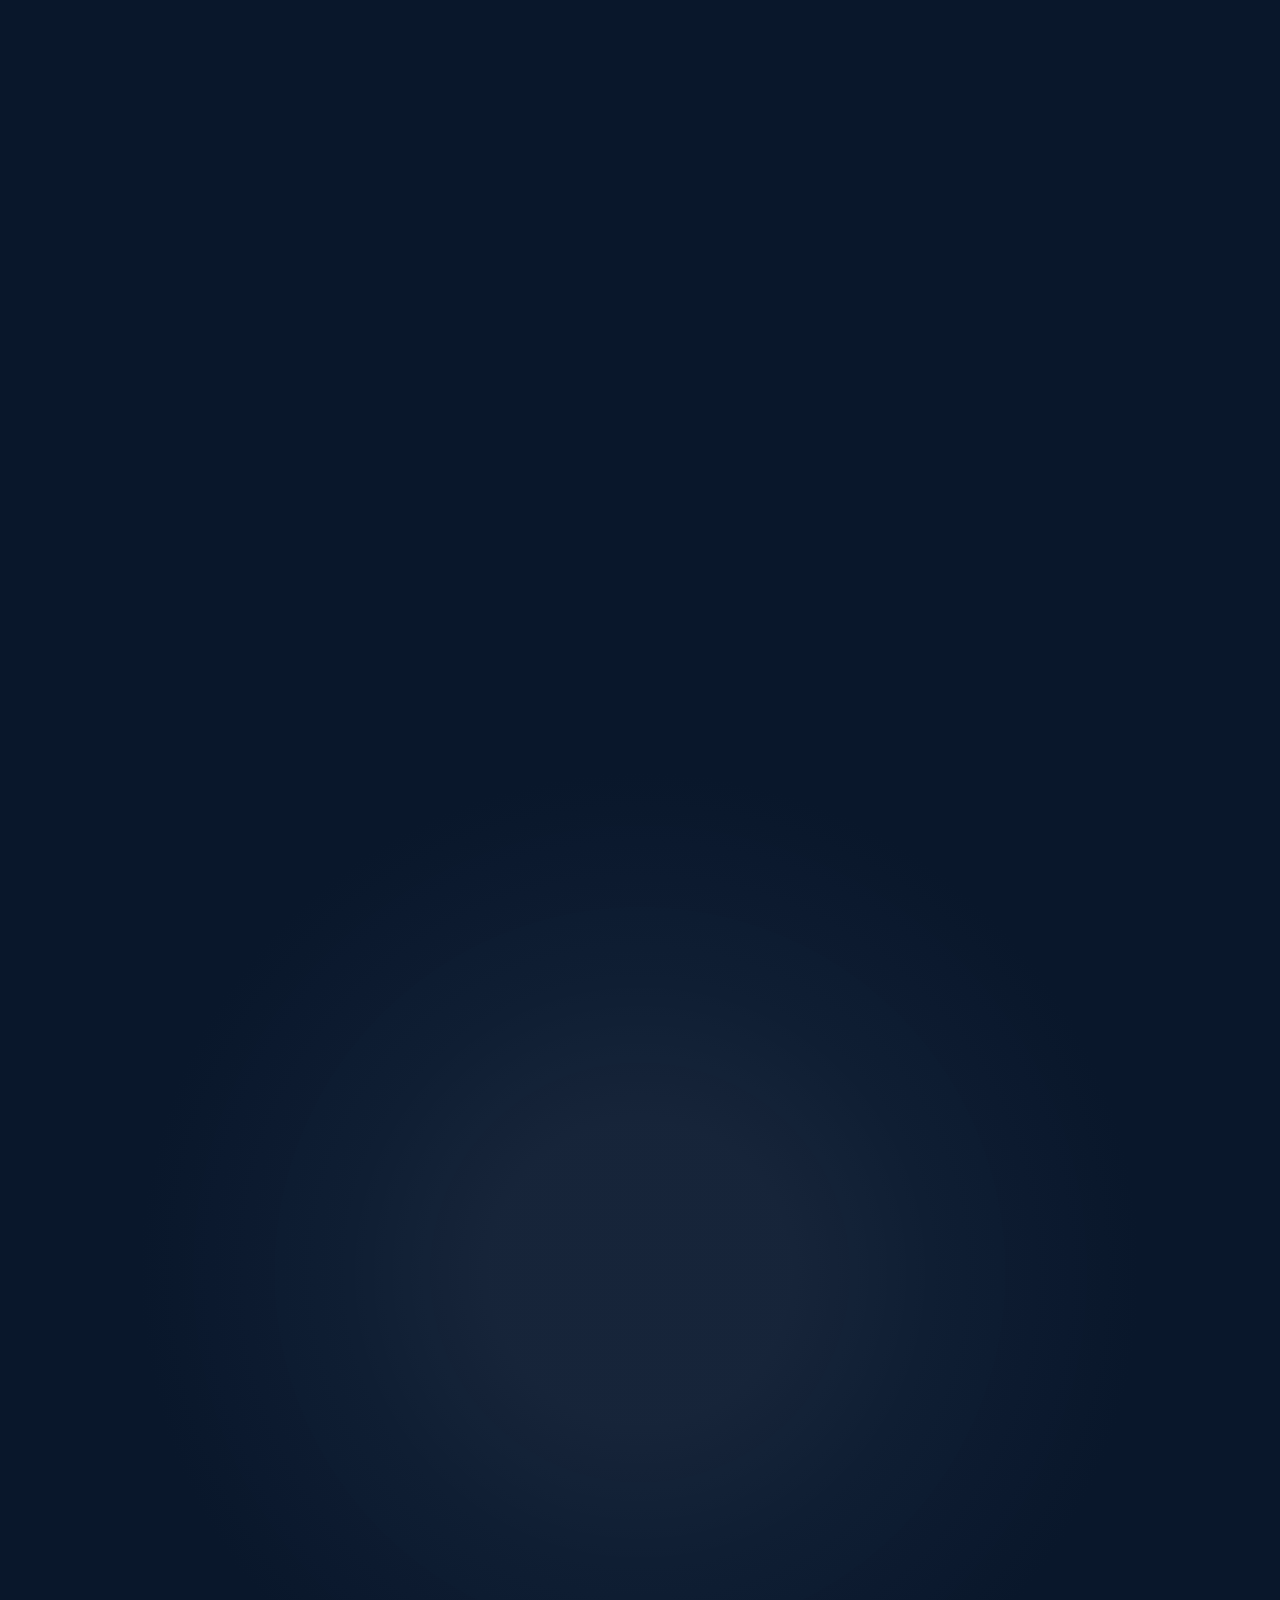
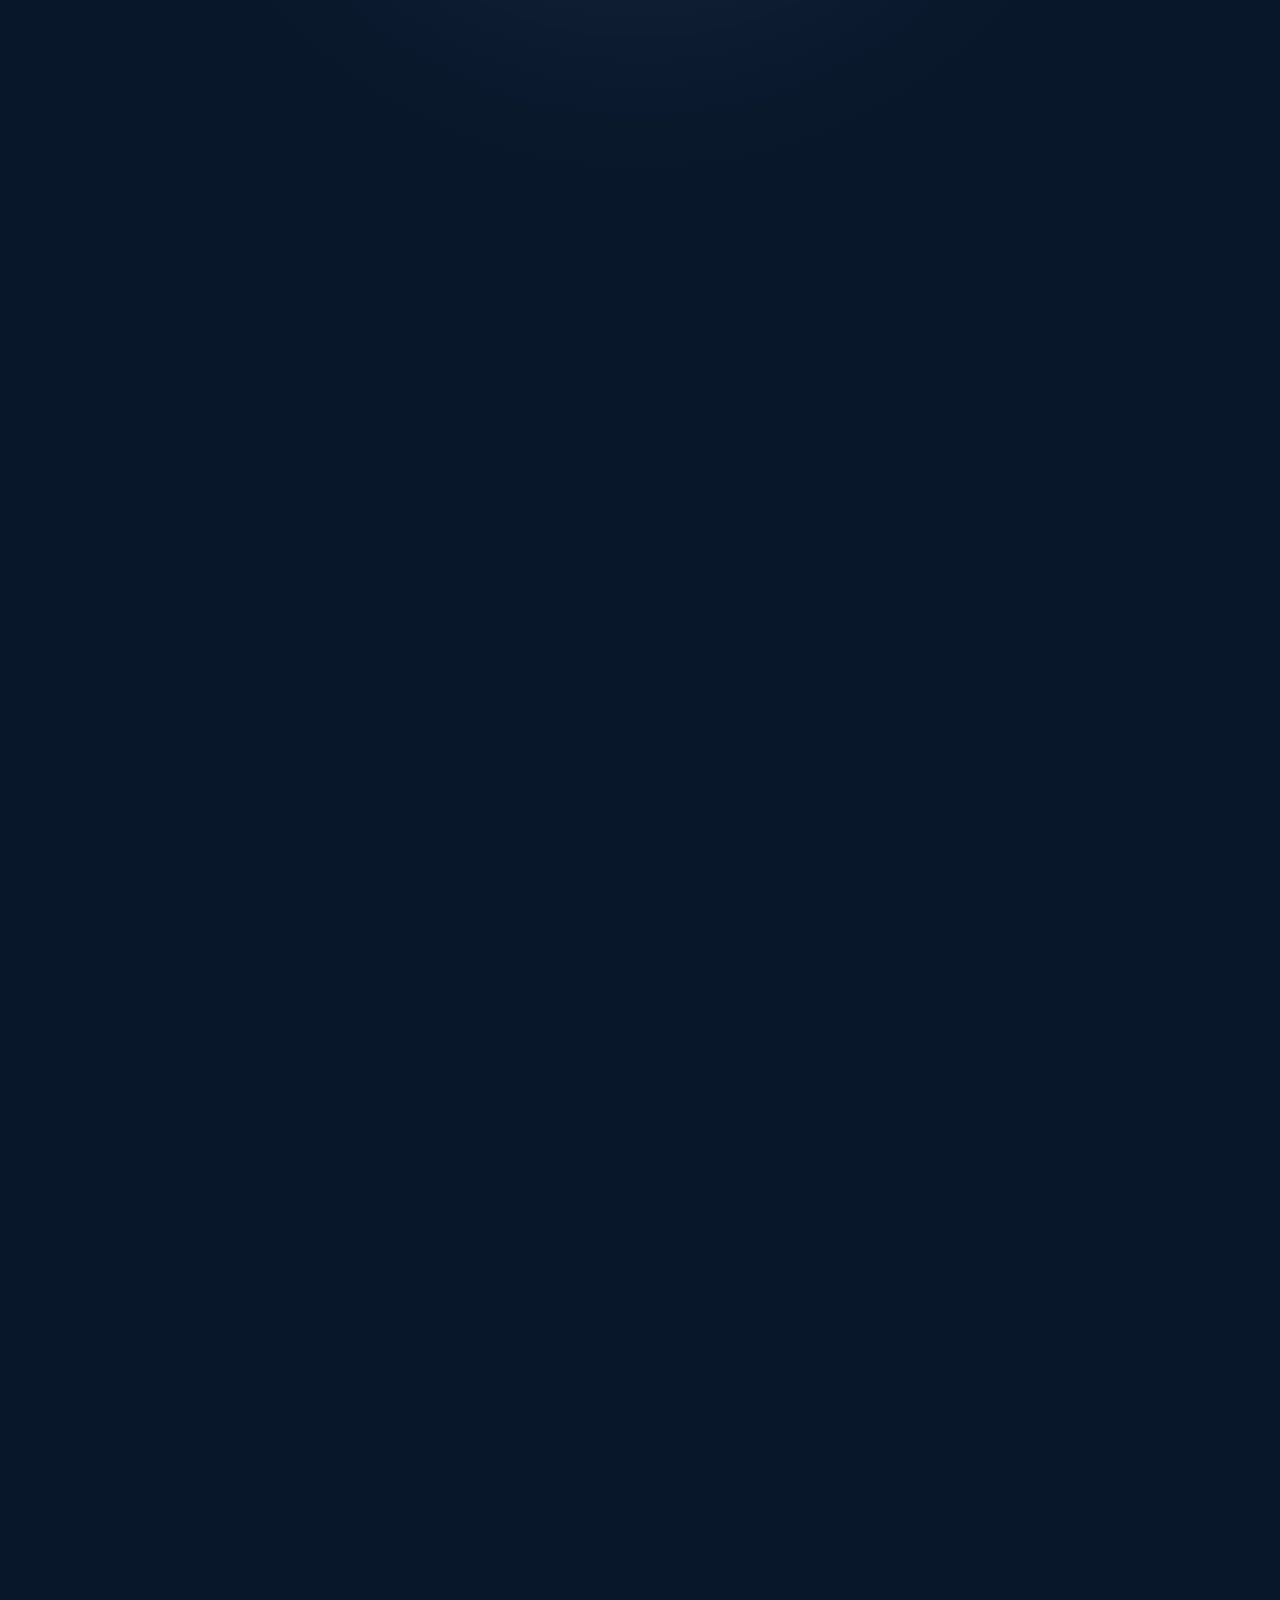
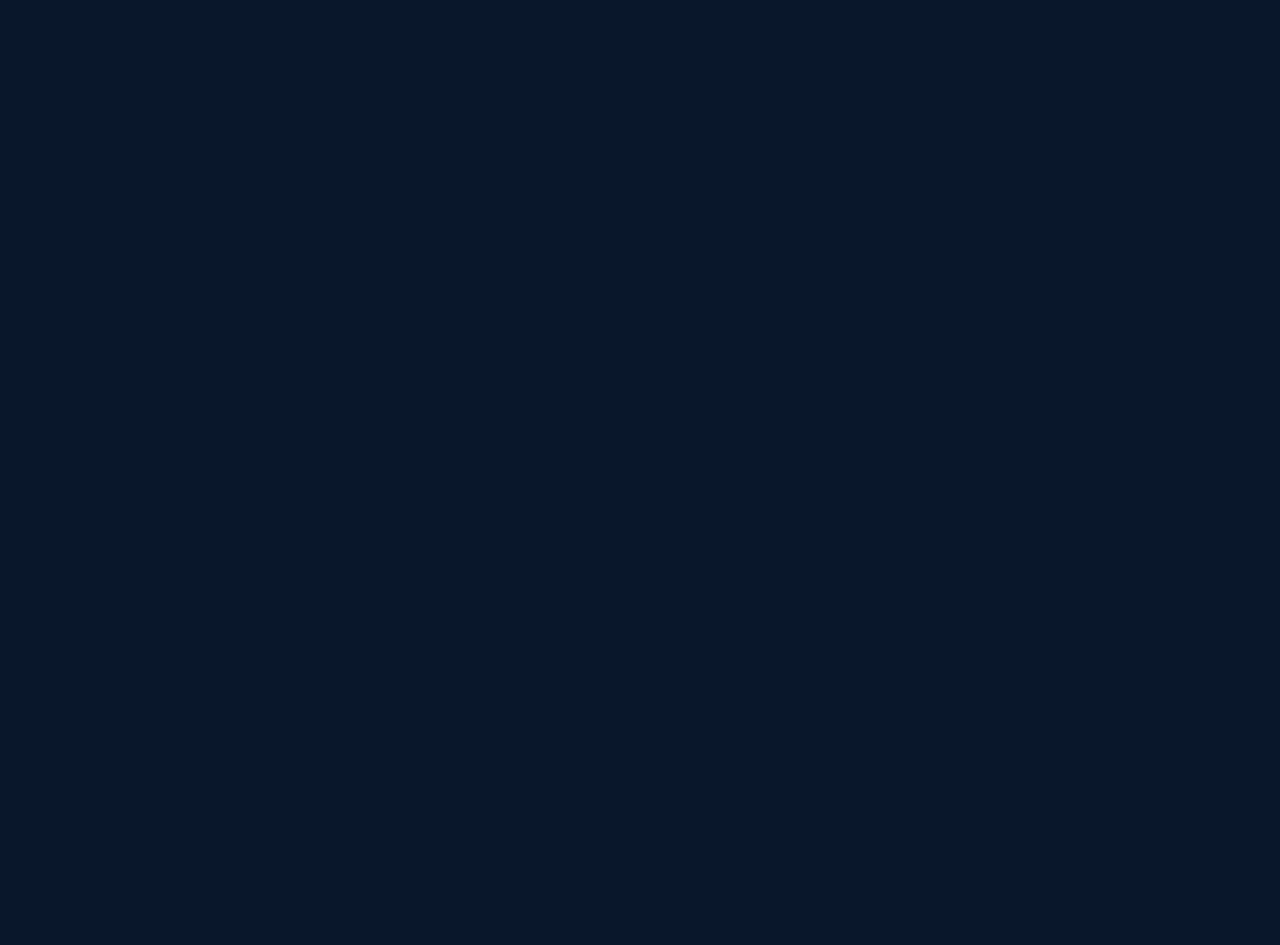
==== commit d48a26ad: "added link" ====
--- a/index.html
+++ b/index.html
@@ -35,7 +35,7 @@
                         class="bi bi-twitter"></i></a>
                 <a href="https://earn.superteam.fun/t/rinnnus/" target="_blank" class="text-light"><i
                         class="bi bi-person-circle"></i></a>
-                <a href="#" class="text-light"><i class="bi bi-github"></i></a>
+                <a href="https://github.com/herrntsu/greek" class="text-light"><i class="bi bi-github"></i></a>
             </div>
             <div>
                 <p>Submitted by <a href="https://earn.superteam.fun/t/rinnnus/" target="_blank"><strong>Rin</strong></a>
--- a/css/index.css
+++ b/css/index.css
@@ -412,24 +412,21 @@
   color: #fff;
   font-family: "Roboto Slab", serif;
   overflow: hidden;
-  border-right: .15em solid rgb(241, 241, 241);
+  border-right: 0.15em solid rgb(241, 241, 241);
   white-space: nowrap;
   margin: 0 auto;
   letter-spacing: 3px;
-  animation:
-    typing 1s steps(30, end),
-    blink-caret .5s step-end infinite;
-}
-
+  animation: typing 3.5s steps(30, end), blink-caret 0.5s infinite;
+}
 
 /* The typing effect */
 @keyframes typing {
   from {
-    width: 0
+    width: 0;
   }
 
   to {
-    width: 100%
+    width: 100%;
   }
 }
 
@@ -438,10 +435,171 @@
 
   from,
   to {
-    border-color: transparent
+    border-color: transparent;
   }
 
   50% {
-    border-color: rgb(255, 255, 255)
+    border-color: rgb(255, 255, 255);
+  }
+}
+
+@-webkit-keyframes typing {
+  from {
+    width: 0;
+  }
+
+  to {
+    width: 100%;
+  }
+}
+
+@-moz-keyframes typing {
+  from {
+    width: 0;
+  }
+
+  to {
+    width: 100%;
+  }
+}
+
+/* Repeat for other keyframes and properties as needed */
+
+
+/* Small screens (max width 600px) */
+@media (max-width: 600px) {
+  .body {
+    margin: 0 auto;
+    max-width: 430px;
+    padding: 1rem;
+    text-align: center;
+    /* Center content */
+  }
+
+  .container {
+    flex-direction: column;
+    gap: 1.5rem;
+    padding: 1rem;
+    margin-left: 4rem;
+    /* Added even more margin to the left */
+    margin-right: 0rem;
+    /* Reduced margin on the right further */
+  }
+
+  .left-column,
+  .right-column {
+    flex: 1;
+    width: 100%;
+    position: static;
+  }
+
+  .menu a {
+    font-size: 12px;
+    padding-left: 10px;
+    display: none;
+  }
+
+  .spotlight {
+    display: none;
+  }
+
+  h1 {
+    font-size: 32px;
+    /* Adjusted for smaller screens */
+  }
+
+  h2 {
+    font-size: 18px;
+  }
+
+  p {
+    font-size: 14px;
+    line-height: 1.5;
+  }
+
+  .timeline-container {
+    width: 100%;
+    padding: 15px;
+  }
+}
+
+/* Medium screens (max width 768px) */
+@media (max-width: 768px) {
+  .body {
+    margin: 0 auto;
+    max-width: 768px;
+    padding: 1rem;
+    text-align: center;
+    /* Center content */
+  }
+
+  .container {
+    gap: 2rem;
+    padding: 2rem;
+    flex-direction: column;
+    margin-left: 4rem;
+    /* Added even more margin to the left */
+    margin-right: 0rem;
+    /* Reduced margin on the right further */
+  }
+
+  h1 {
+    font-size: 48px;
+  }
+
+  h2 {
+    font-size: 20px;
+  }
+
+  .timeline-container {
+    width: 90%;
+  }
+
+  .social-icons {
+    gap: 10px;
+  }
+
+  .left-column {
+    position: static;
+  }
+}
+
+/* Large screens (default layout applies) */
+@media (min-width: 769px) {
+  .body {
+    margin: 0 auto;
+    max-width: 1080px;
+    text-align: center;
+    /* Center content */
+  }
+
+  .container {
+    display: flex;
+    flex-direction: row;
+    gap: 2rem;
+    margin-left: 6rem;
+    /* Added even more margin to the left */
+    margin-right: 0rem;
+    /* Reduced margin on the right further */
+  }
+
+  .left-column {
+    width: 50%;
+  }
+
+  .right-column {
+    width: 50%;
+  }
+
+  h1 {
+    font-size: 60px;
+  }
+
+  h2 {
+    font-size: 24px;
+  }
+
+  p {
+    font-size: 16px;
   }
 }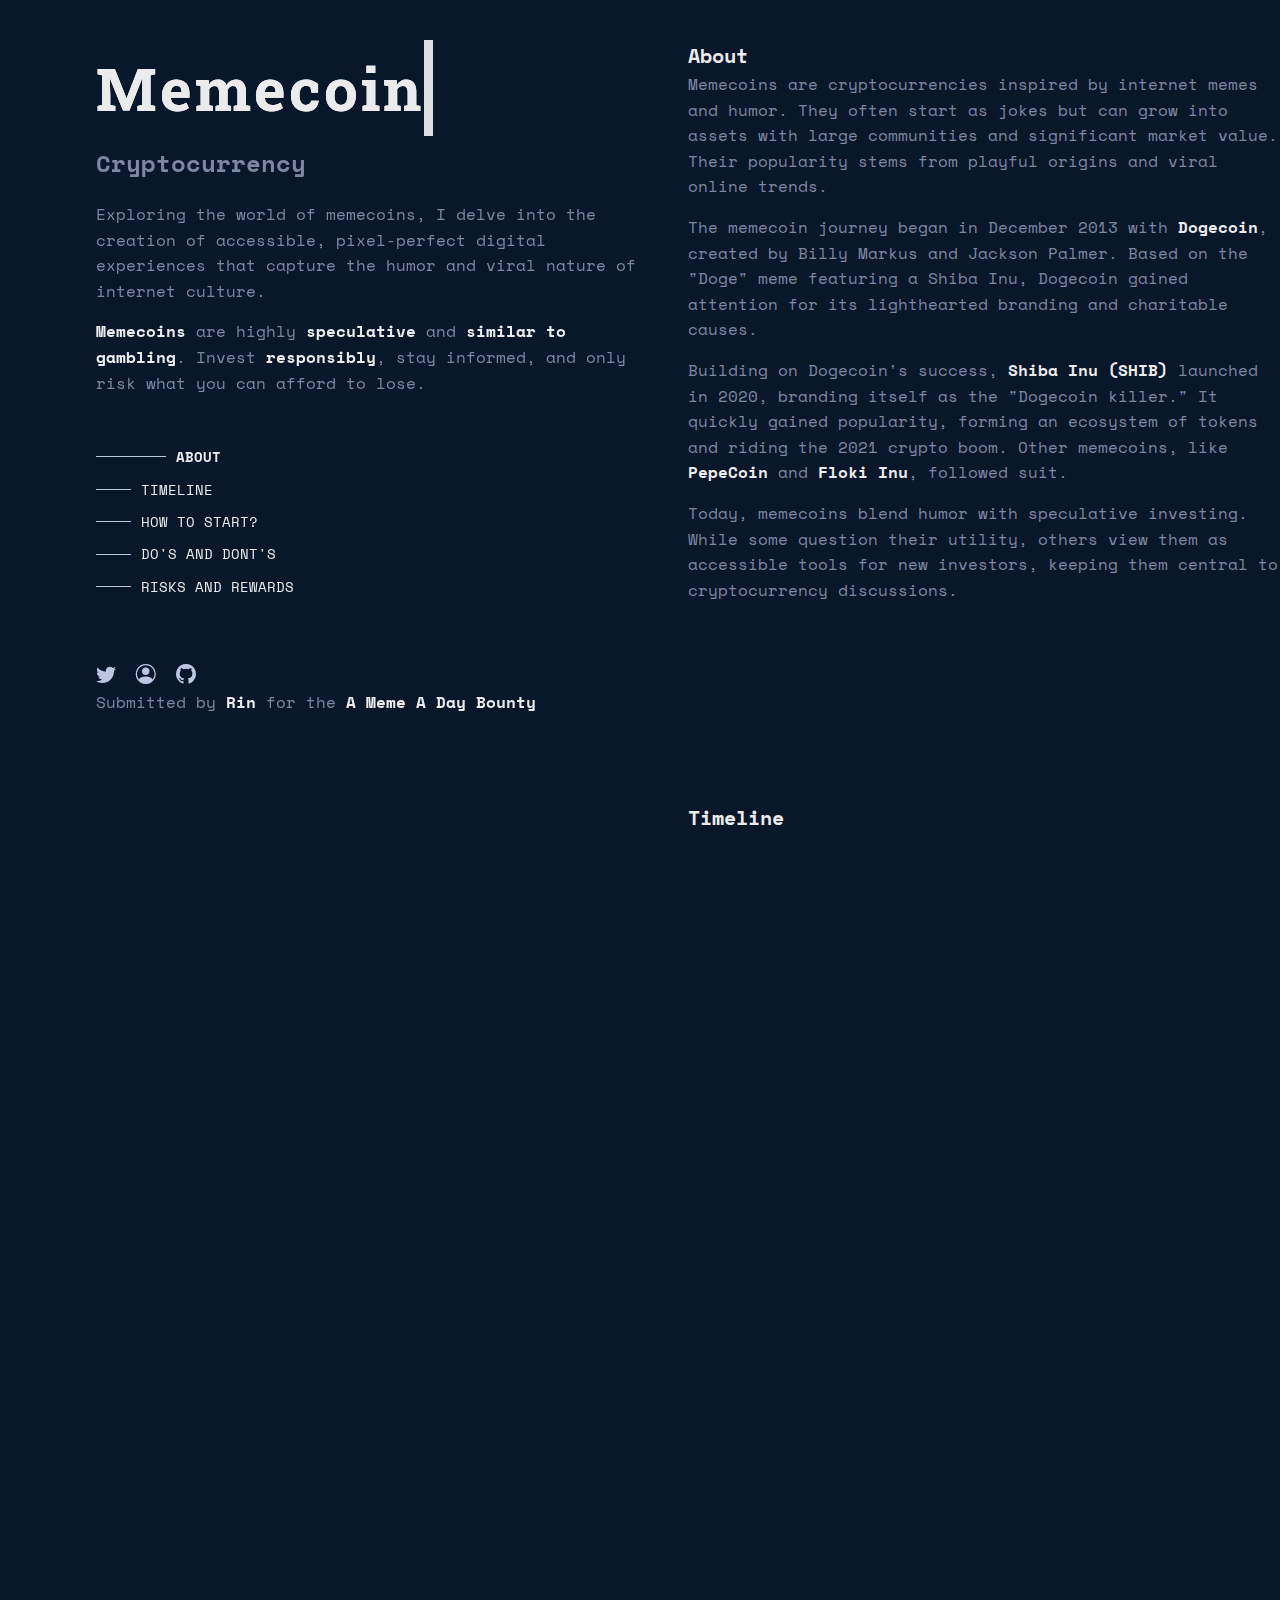
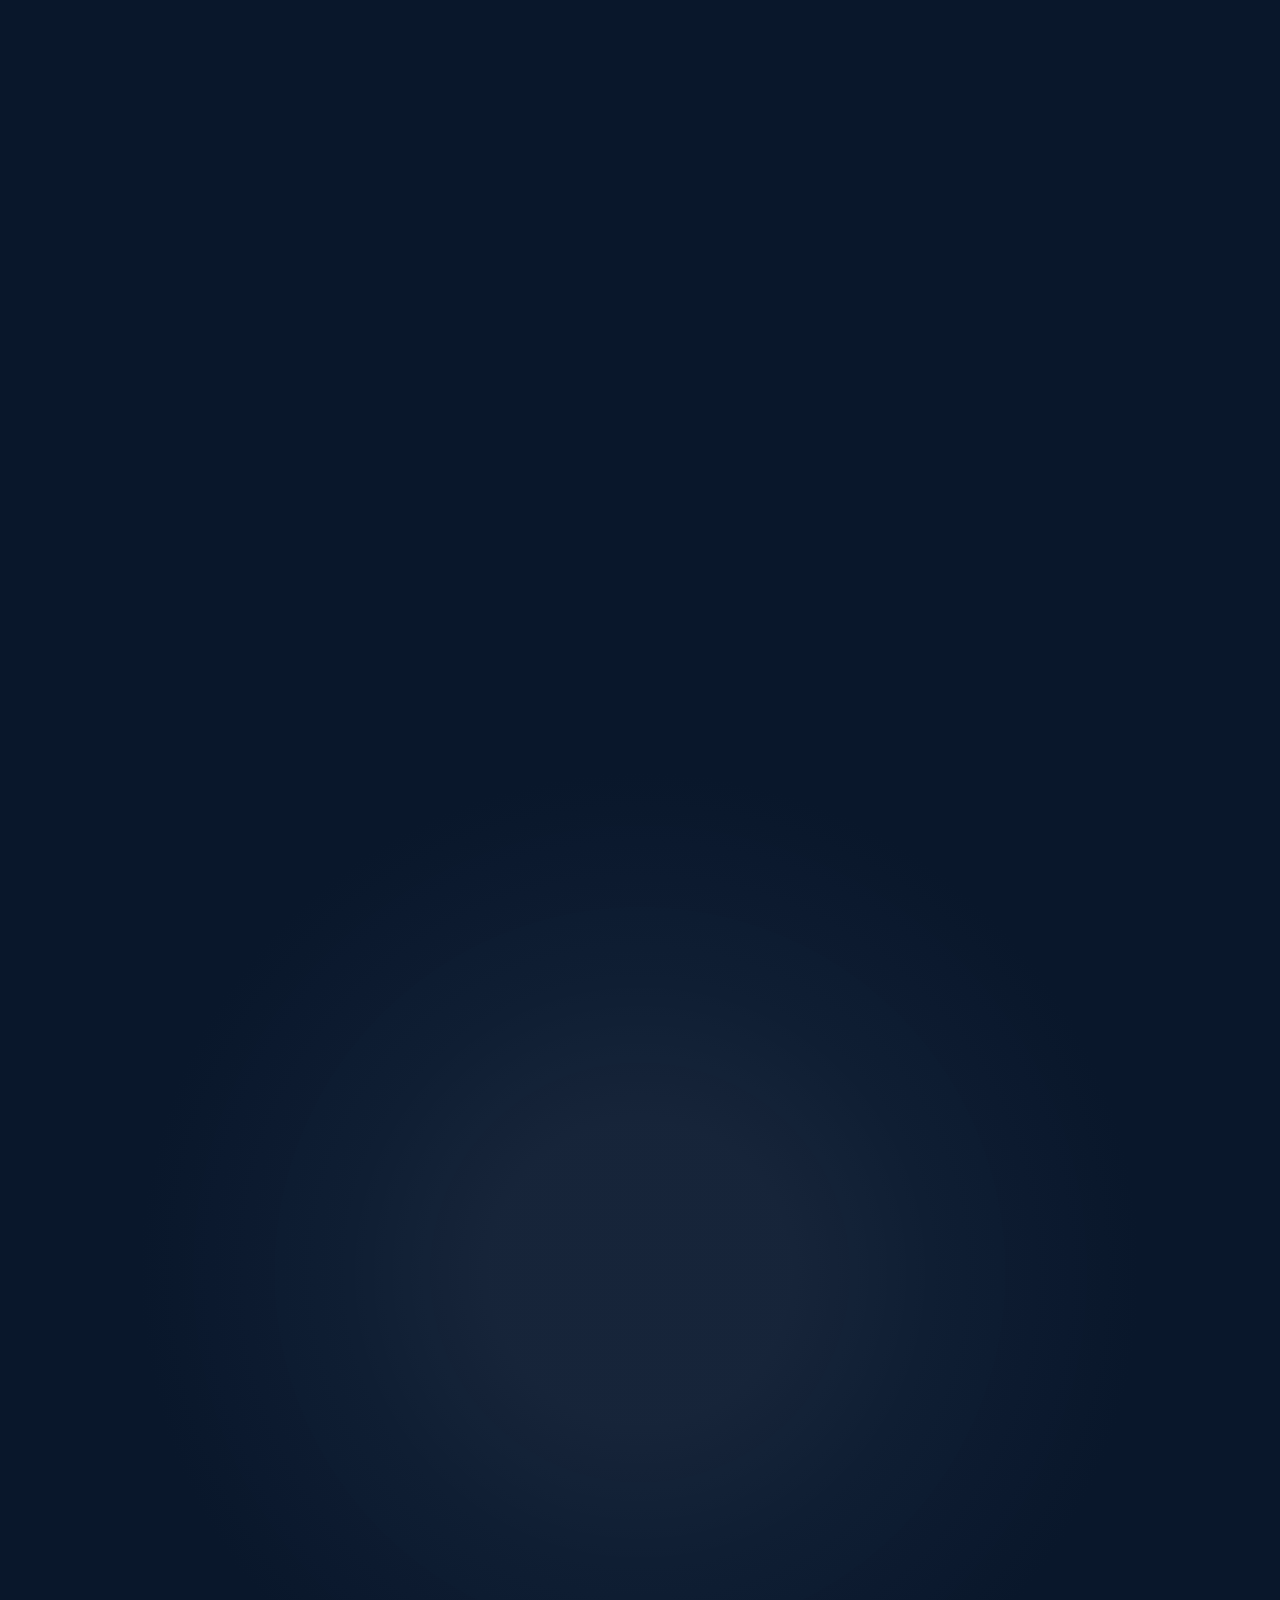
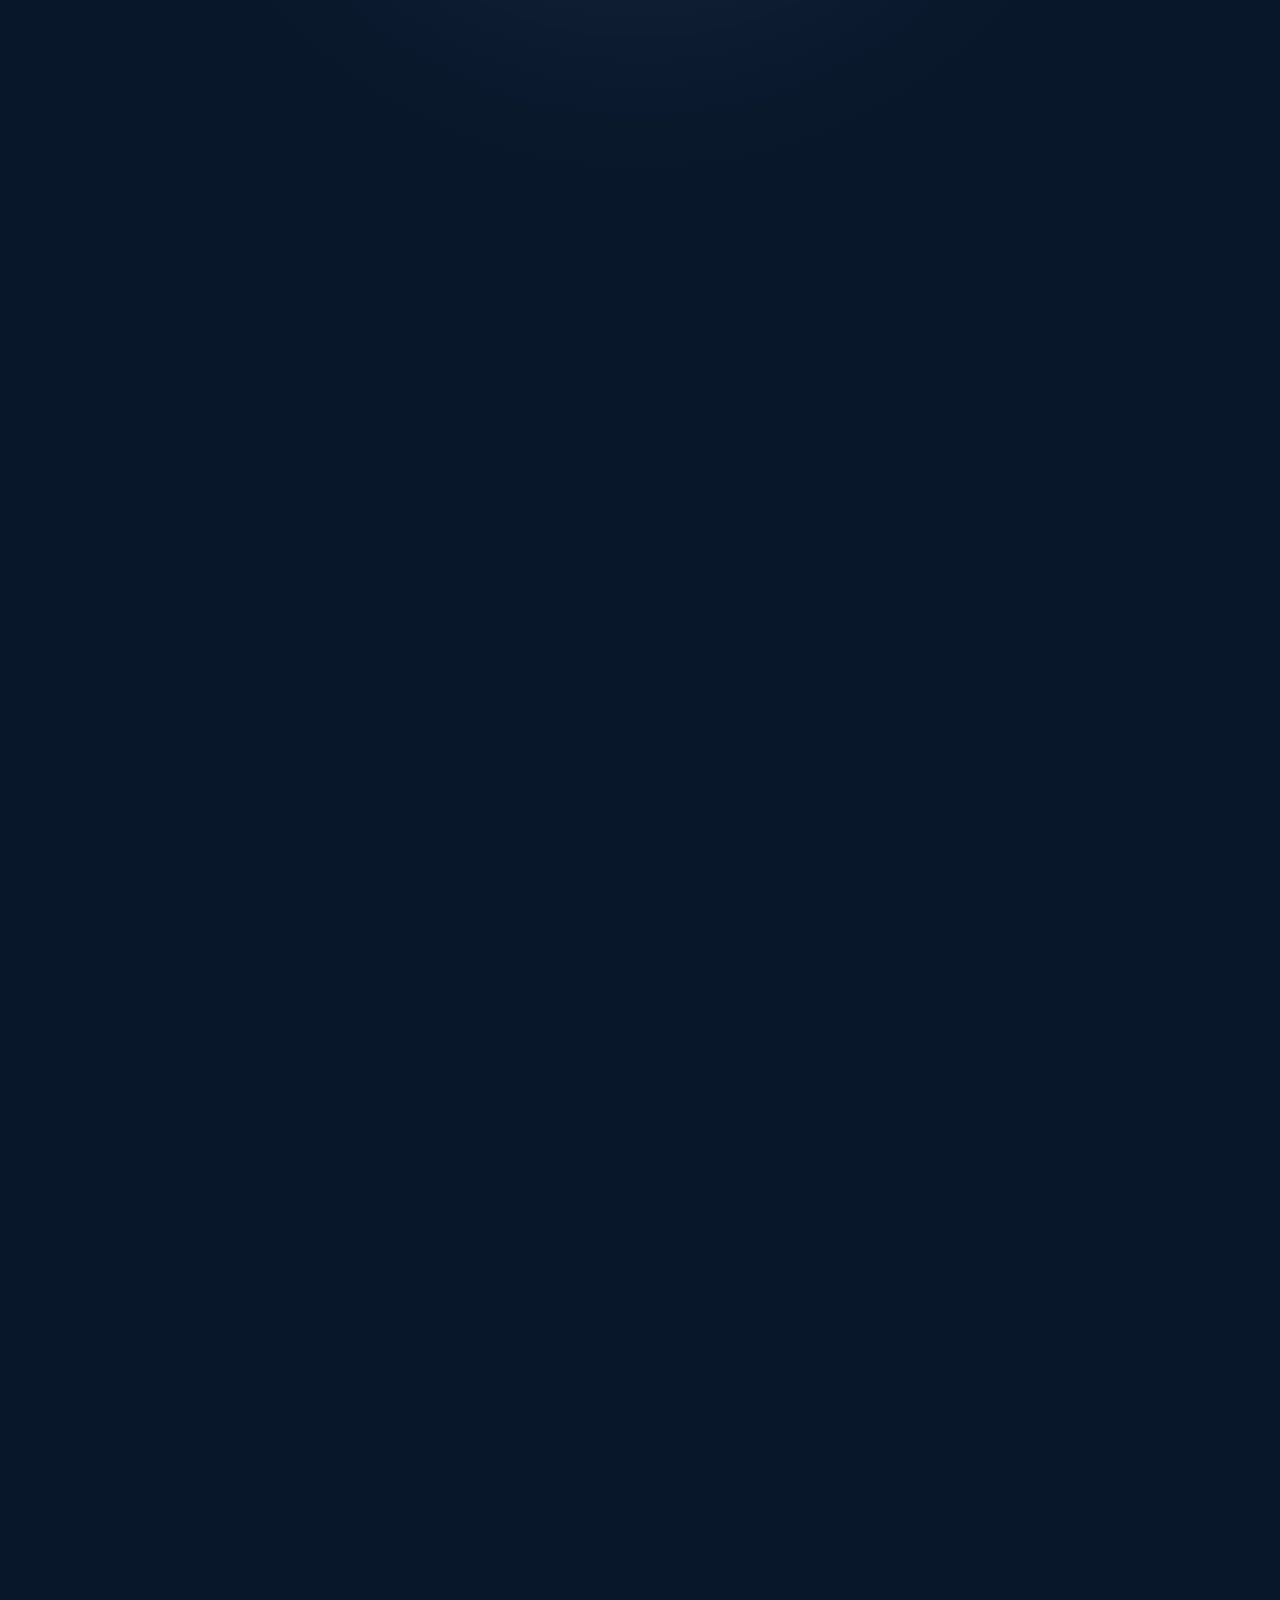
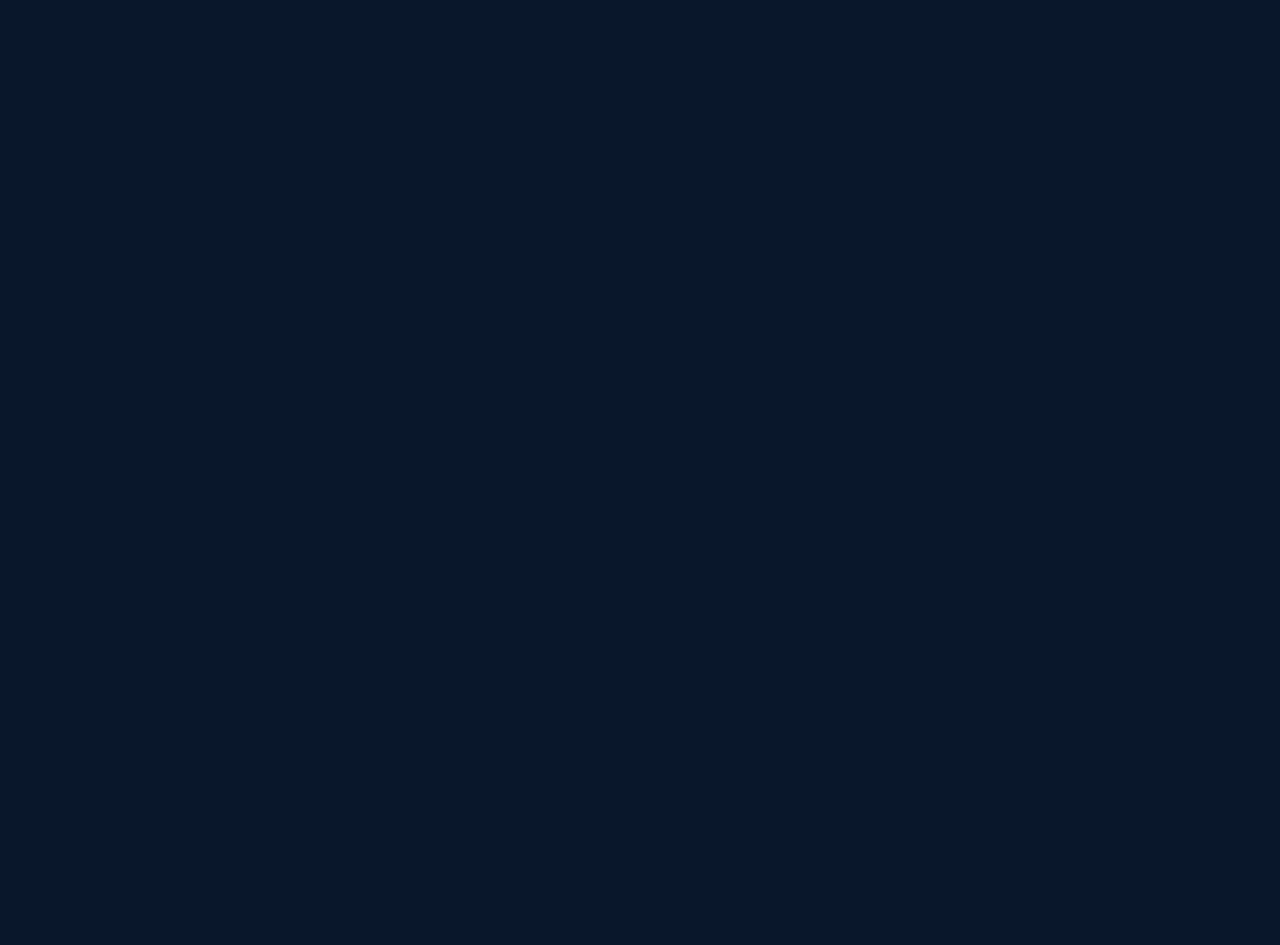
==== commit fec4e064: "added reminder" ====
--- a/index.html
+++ b/index.html
@@ -20,6 +20,11 @@
                 <h2>Cryptocurrency</h2>
                 <p>Exploring the world of memecoins, I delve into the creation of accessible, pixel-perfect digital
                     experiences that capture the humor and viral nature of internet culture.</p>
+                <p> <strong>Memecoins</strong> are highly <strong>speculative</strong> and <strong>similar to
+                        gambling</strong>. Invest
+                    <strong>responsibly</strong>, stay informed, and
+                    only risk what you can afford to lose.
+                </p>
             </div>
 
             <div class="menu">
@@ -44,6 +49,7 @@
                             Meme A Day
                             Bounty</strong></a>
                 </p>
+
             </div>
         </div>
         <div class="right-column">
--- a/css/index.css
+++ b/css/index.css
@@ -250,6 +250,7 @@
   /* Change background-color on hover */
 }
 
+
 .timeline-container {
   display: flex;
   align-items: flex-start;
@@ -416,7 +417,7 @@
   white-space: nowrap;
   margin: 0 auto;
   letter-spacing: 3px;
-  animation: typing 3.5s steps(30, end), blink-caret 0.5s infinite;
+  animation: typing 2s steps(30, end), blink-caret 0.5s infinite;
 }
 
 /* The typing effect */
@@ -426,7 +427,7 @@
   }
 
   to {
-    width: 100%;
+    width: 9.5ch;
   }
 }
 
@@ -443,25 +444,6 @@
   }
 }
 
-@-webkit-keyframes typing {
-  from {
-    width: 0;
-  }
-
-  to {
-    width: 100%;
-  }
-}
-
-@-moz-keyframes typing {
-  from {
-    width: 0;
-  }
-
-  to {
-    width: 100%;
-  }
-}
 
 /* Repeat for other keyframes and properties as needed */
 
